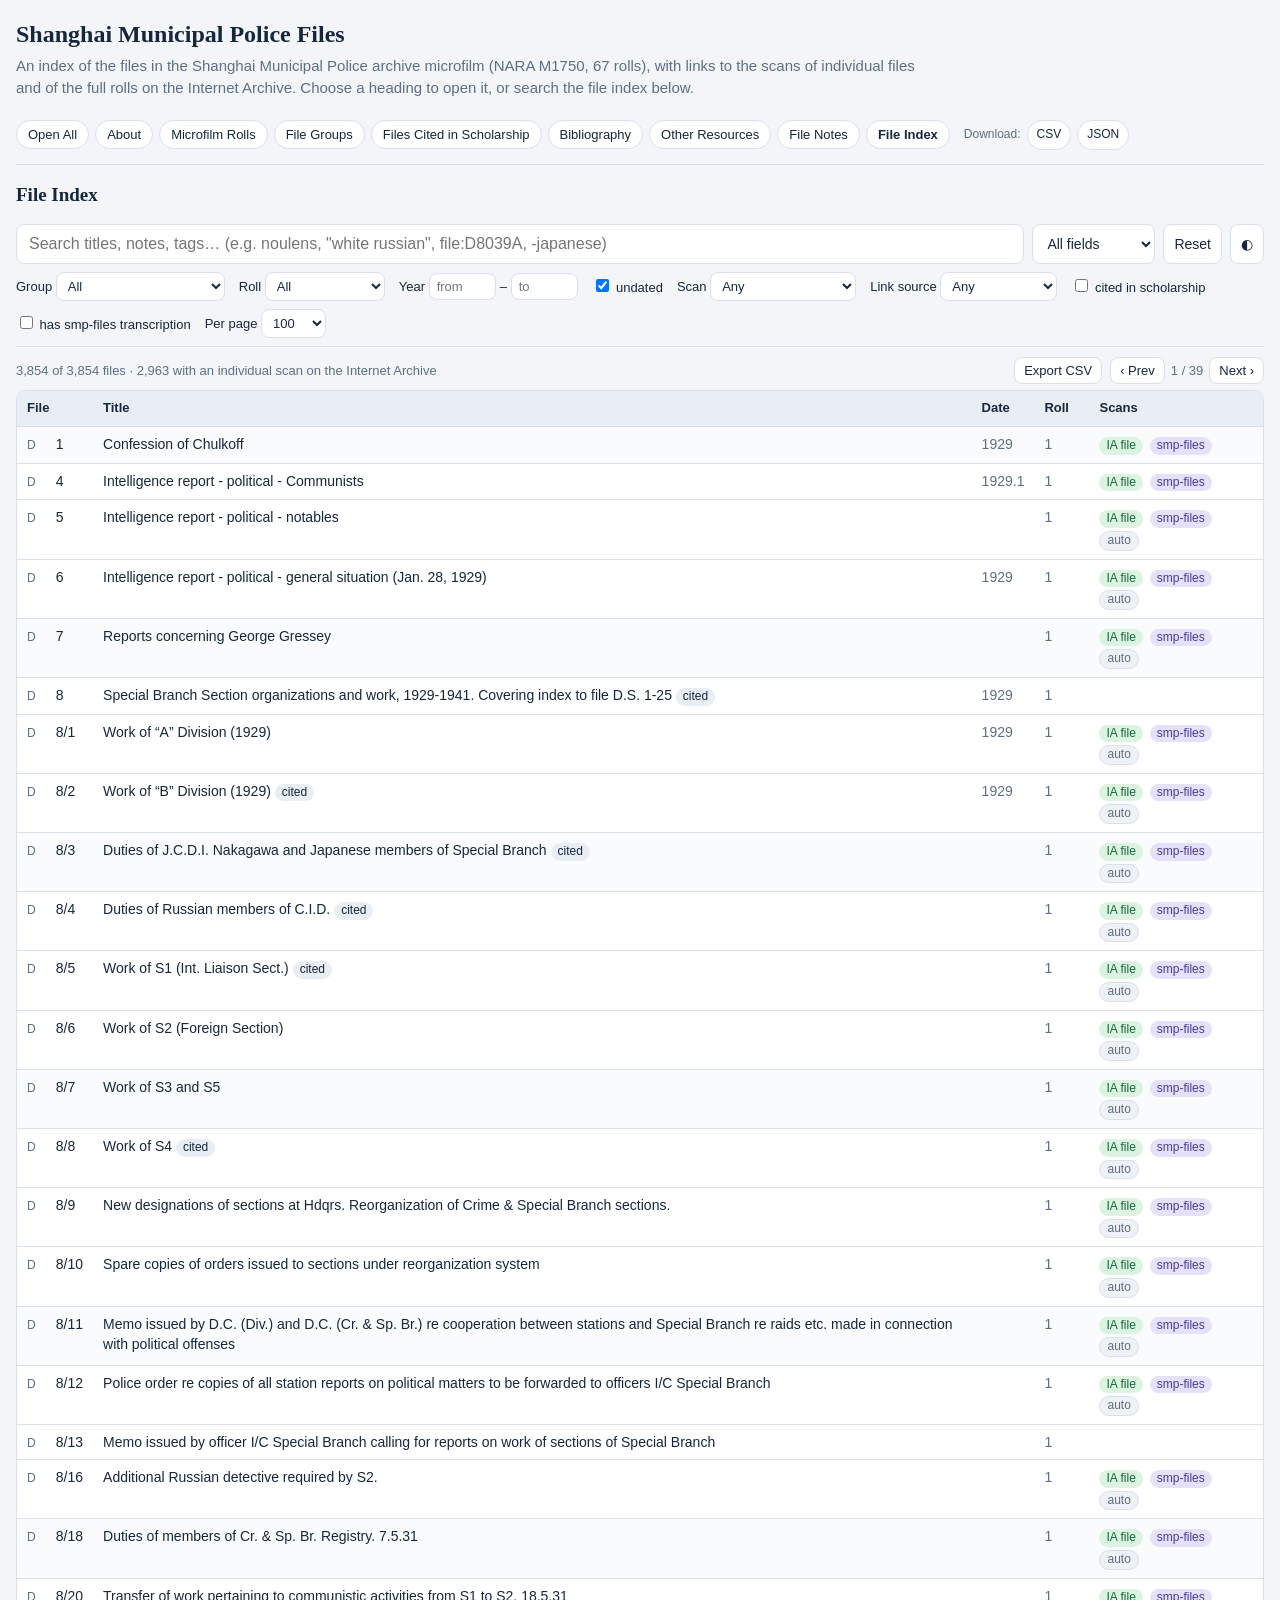
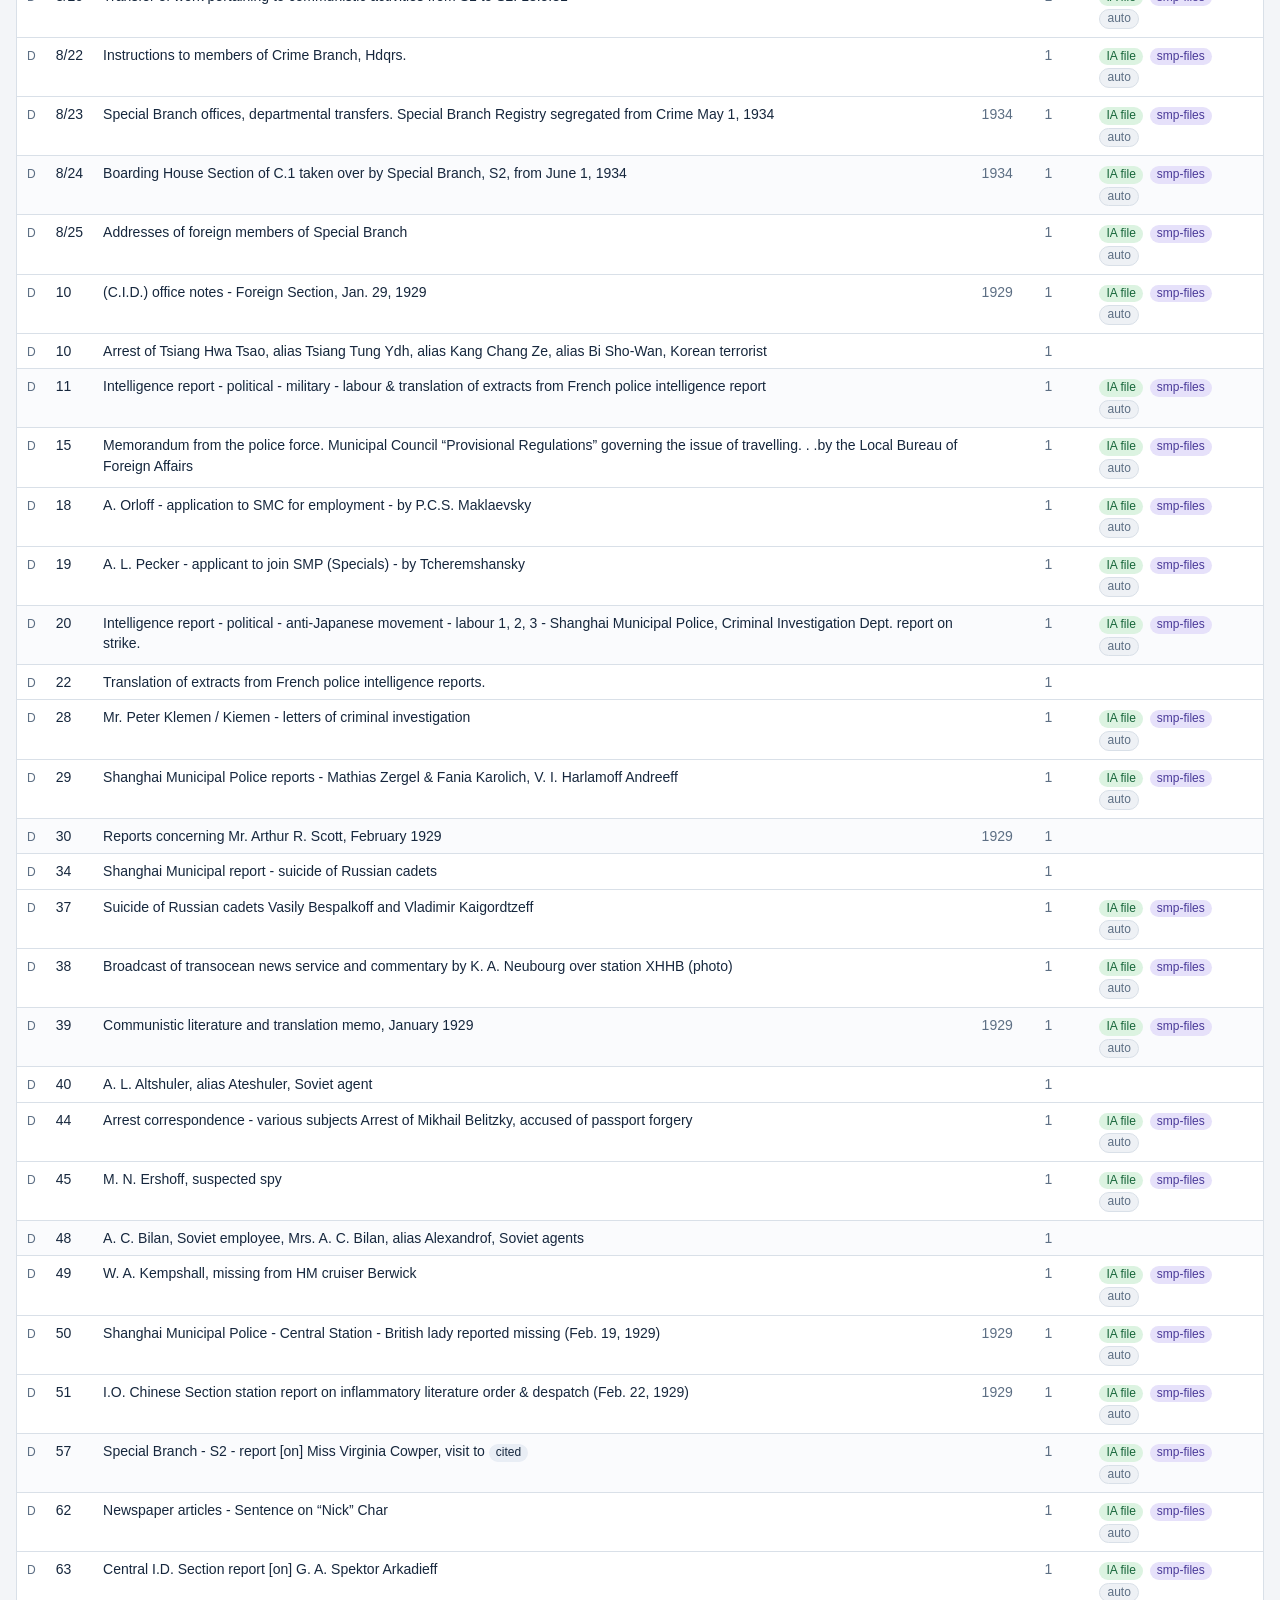
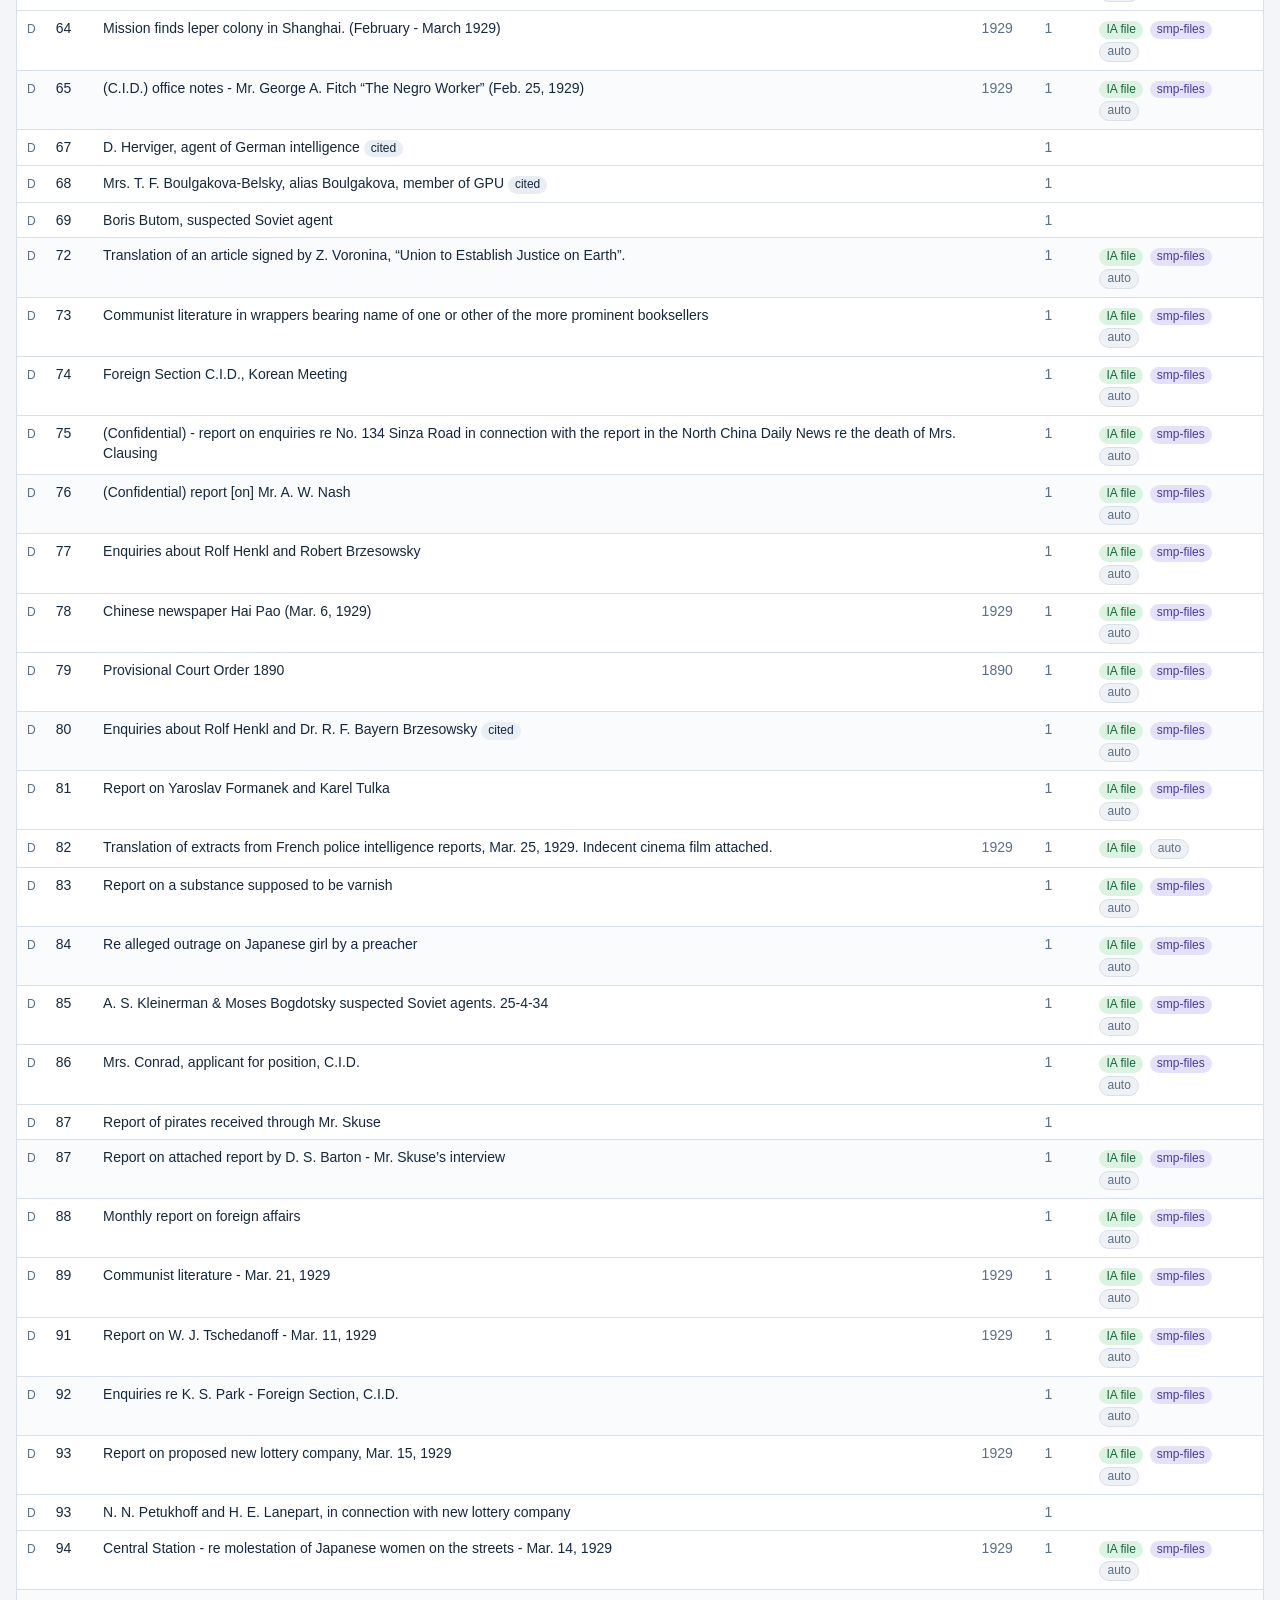
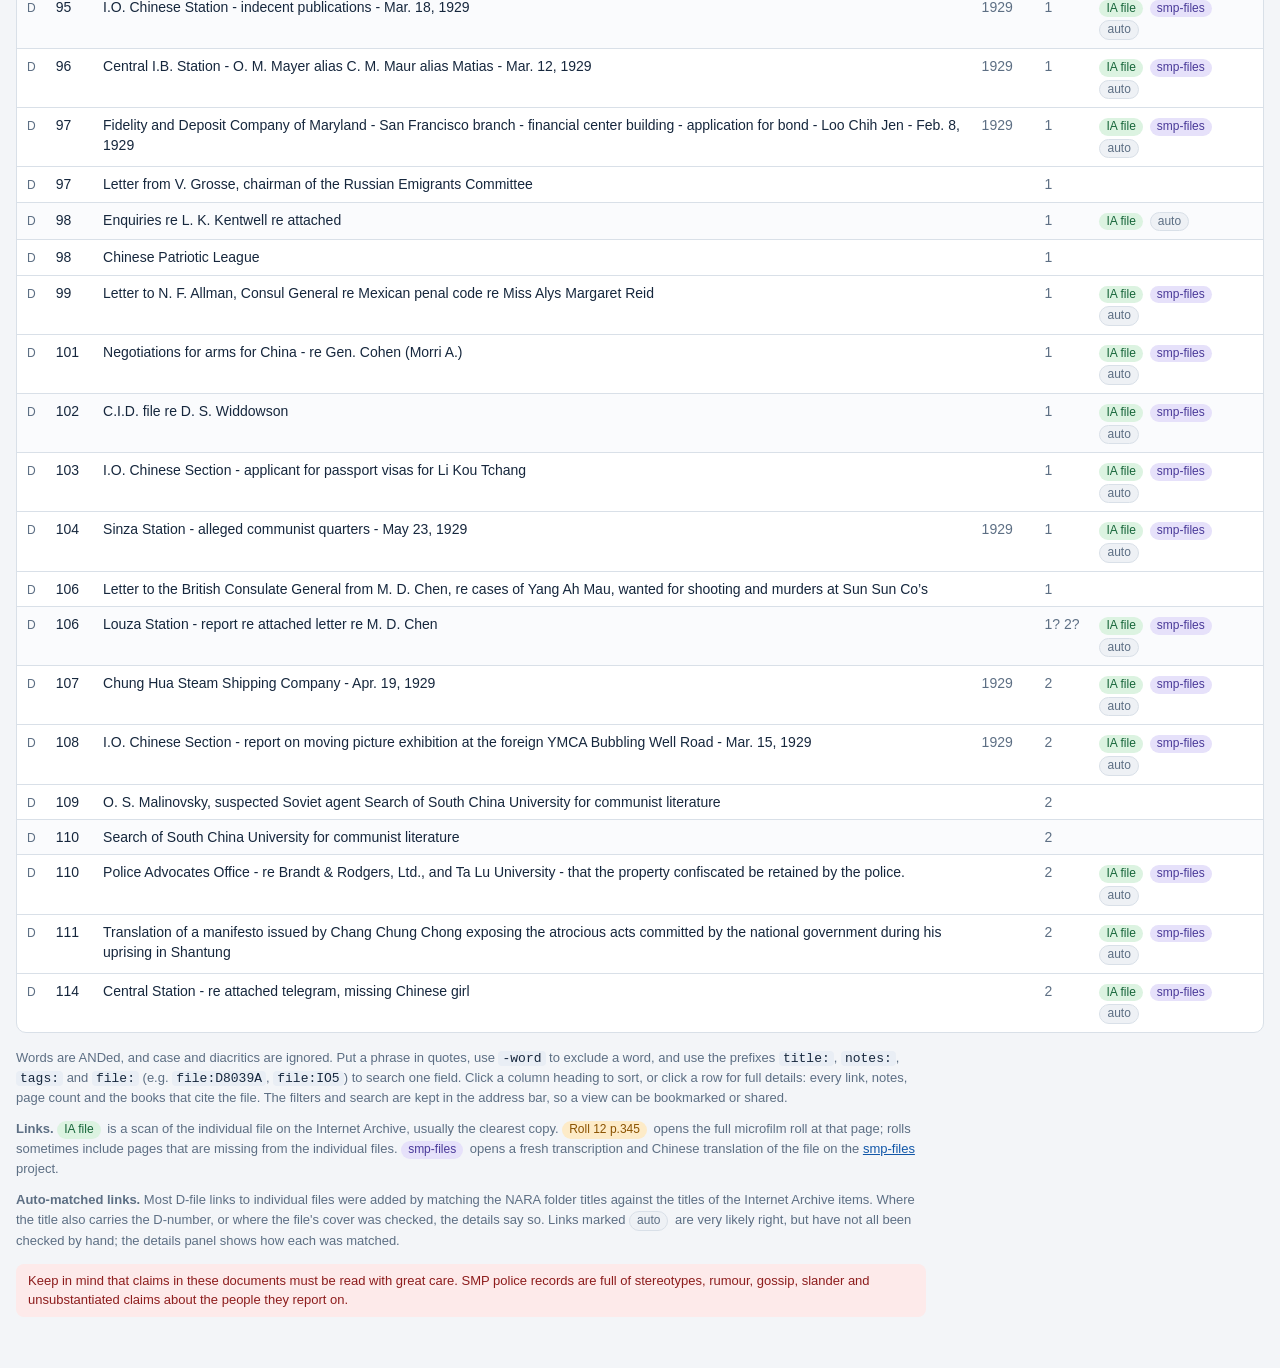
==== index.html @ 5f925bcd "Add SMPA file index site built from the old wiki Static, searchable and filterable index of the Shan" ====
<!doctype html>
<html lang="en">
<head>
<meta charset="utf-8">
<meta name="viewport" content="width=device-width,initial-scale=1">
<title>Shanghai Municipal Police Files</title>
<meta name="description" content="A searchable, filterable index of the Shanghai Municipal Police archive files (NARA M1750) with links to the scans on the Internet Archive.">
<link rel="stylesheet" href="assets/style.css">
<script>try{var t=localStorage.getItem("smpa-theme");if(t)document.documentElement.dataset.theme=t}catch(e){}</script>
</head>
<body>
<div class="wrap">
<header class="site">
  <h1 id="home" tabindex="0" title="Back to the opening view">Shanghai Municipal Police Files</h1>
  <p class="lede">An index of the files in the Shanghai Municipal Police archive microfilm (NARA M1750, 67 rolls), with links to the scans of individual files and of the full rolls on the Internet Archive. Choose a heading to open it, or search the file index below.</p>
</header>

<nav class="jumps" aria-label="Sections">
  <button type="button" class="jump openall" data-target="all" aria-expanded="false">Open All</button>
  <button type="button" class="jump" data-target="s-about" aria-expanded="false">About</button>
  <button type="button" class="jump" data-target="s-rolls" aria-expanded="false">Microfilm Rolls</button>
  <button type="button" class="jump" data-target="s-groups" aria-expanded="false">File Groups</button>
  <button type="button" class="jump" data-target="s-cited" aria-expanded="false">Files Cited in Scholarship</button>
  <button type="button" class="jump" data-target="s-bib" aria-expanded="false">Bibliography</button>
  <button type="button" class="jump" data-target="s-resources" aria-expanded="false">Other Resources</button>
  <button type="button" class="jump" data-target="s-filenotes" aria-expanded="false">File Notes</button>
  <button type="button" class="jump search" data-target="search">File Index</button>
  <span class="dl-label">Download:</span>
  <a class="jump dl" href="downloads/smpa-files.csv" download title="Every file in the index, as CSV">CSV</a>
  <a class="jump dl" href="downloads/smpa-files.json" download title="Every file in the index, as JSON">JSON</a>
</nav>

<section class="md" id="s-about" hidden><h2 tabindex="0" title="Hide this section">About</h2><div class="body" id="about"></div></section>
<section class="md" id="s-rolls" hidden><h2 tabindex="0" title="Hide this section">Microfilm Rolls</h2><div class="body" id="rolls"></div></section>
<section class="md" id="s-groups" hidden><h2 tabindex="0" title="Hide this section">File Groups</h2><div class="body" id="groups"></div></section>
<section class="md" id="s-cited" hidden><h2 tabindex="0" title="Hide this section">Files Cited in Scholarship</h2><div class="body" id="cited"></div></section>
<section class="md" id="s-bib" hidden><h2 tabindex="0" title="Hide this section">Bibliography</h2><div class="body" id="bib"></div></section>
<section class="md" id="s-resources" hidden><h2 tabindex="0" title="Hide this section">Other Resources</h2><div class="body" id="resources"></div></section>
<section class="md" id="s-filenotes" hidden><h2 tabindex="0" title="Hide this section">File Notes</h2><div class="body" id="filenotes"></div></section>

<section id="search">
  <h2>File Index</h2>
  <div class="controls">
    <div class="row1">
      <input id="q" type="search" placeholder='Search titles, notes, tags… (e.g. noulens, "white russian", file:D8039A, -japanese)' autocomplete="off" aria-label="Search">
      <select id="field" title="Where to search" aria-label="Search field">
        <option value="all">All fields</option><option value="title">Title</option><option value="notes">Notes &amp; tags</option><option value="file">File number</option>
      </select>
      <button id="reset" type="button" title="Clear all filters">Reset</button>
      <button id="theme" type="button" title="Toggle light / dark" aria-label="Toggle light or dark theme">◐</button>
    </div>
    <div class="row2">
      <label>Group <select id="grp"><option value="">All</option></select></label>
      <label>Roll <select id="roll"><option value="">All</option></select></label>
      <label>Year <input id="y1" type="number" min="1890" max="1950" placeholder="from"> – <input id="y2" type="number" min="1890" max="1950" placeholder="to"></label>
      <label><input id="undated" type="checkbox" checked> undated</label>
      <label>Scan <select id="link">
        <option value="">Any</option><option value="file">Individual file on IA</option><option value="roll">Roll page only</option><option value="any">Any scan link</option><option value="none">No link yet</option>
      </select></label>
      <label>Link source <select id="src">
        <option value="">Any</option><option value="wiki">Wiki</option><option value="auto">Auto-matched</option>
      </select></label>
      <label><input id="cited" type="checkbox"> cited in scholarship</label>
      <label><input id="smp" type="checkbox"> has smp-files transcription</label>
      <label>Per page <select id="pp"><option>50</option><option selected>100</option><option>250</option><option>1000</option><option value="all">All</option></select></label>
    </div>
  </div>
  <div class="status">
    <div id="count">Loading…</div>
    <div class="right">
      <button id="csv" type="button" title="Download the current result list as CSV">Export CSV</button>
      <div class="pager"><button id="prev" type="button">‹ Prev</button><span id="pageinfo"></span><button id="next" type="button">Next ›</button></div>
    </div>
  </div>
  <div class="tablewrap">
    <table>
      <thead><tr>
        <th data-k="file">File<span class="arrow"></span></th>
        <th data-k="title">Title<span class="arrow"></span></th>
        <th data-k="year" class="c-year">Date<span class="arrow"></span></th>
        <th data-k="roll" class="c-roll">Roll<span class="arrow"></span></th>
        <th data-k="links">Scans<span class="arrow"></span></th>
      </tr></thead>
      <tbody id="rows"></tbody>
    </table>
    <div class="empty" id="empty" hidden>No files match.</div>
  </div>
  <footer class="help">
    <p>Words are ANDed, and case and diacritics are ignored. Put a phrase in quotes, use <code>-word</code> to exclude a word, and use the prefixes <code>title:</code>, <code>notes:</code>, <code>tags:</code> and <code>file:</code> (e.g. <code>file:D8039A</code>, <code>file:IO5</code>) to search one field. Click a column heading to sort, or click a row for full details: every link, notes, page count and the books that cite the file. The filters and search are kept in the address bar, so a view can be bookmarked or shared.</p>
    <p><b>Links.</b> <span class="pill file">IA file</span> is a scan of the individual file on the Internet Archive, usually the clearest copy. <span class="pill roll">Roll 12 p.345</span> opens the full microfilm roll at that page; rolls sometimes include pages that are missing from the individual files. <span class="pill smp">smp-files</span> opens a fresh transcription and Chinese translation of the file on the <a href="https://ray-bot-ai.github.io/smp-files/" target="_blank" rel="noopener">smp-files</a> project.</p>
    <p><b>Auto-matched links.</b> Most D-file links to individual files were added by matching the NARA folder titles against the titles of the Internet Archive items. Where the title also carries the D-number, or where the file's cover was checked, the details say so. Links marked <span class="pill auto">auto</span> are very likely right, but have not all been checked by hand; the details panel shows how each was matched.</p>
    <p class="warnnote">Keep in mind that claims in these documents must be read with great care. SMP police records are full of stereotypes, rumour, gossip, slander and unsubstantiated claims about the people they report on.</p>
  </footer>
</section>
</div>
<script src="data/data.js"></script>
<script src="assets/app.js"></script>
</body>
</html>
---- assets/style.css ----
:root{
 --bg:#f3f5f8;--panel:#fff;--ink:#16273d;--muted:#5d6f84;--line:#d9e0e8;--accent:#12539e;--accent-ink:#fff;
 --hit:#cfe3ff;--chip:#e9eef5;--link:#1257a8;--row:#fafbfd;
 --file-bg:#dcf3e1;--file-ink:#17663a;--roll-bg:#fdebc8;--roll-ink:#8a5200;--smp-bg:#e6e1fa;--smp-ink:#4a3a99;
 --auto-bg:#eef1f5;--auto-ink:#5d6f84;--warn-bg:#fdeaea;--warn-ink:#8d1d1d;
}
@media (prefers-color-scheme: dark){:root:not([data-theme="light"]){
 --bg:#0f1621;--panel:#16202c;--ink:#e6edf5;--muted:#9ab0c6;--line:#2a3746;--accent:#5aa2ff;--accent-ink:#0f1621;
 --hit:#204a7a;--chip:#1e2a38;--link:#8cc2ff;--row:#131c27;
 --file-bg:#143d25;--file-ink:#8fdcaa;--roll-bg:#4a3205;--roll-ink:#f3c56b;--smp-bg:#2c2550;--smp-ink:#c4b8ff;
 --auto-bg:#1e2a38;--auto-ink:#9ab0c6;--warn-bg:#3b1a1a;--warn-ink:#f3b0b0;}}
:root[data-theme="dark"]{
 --bg:#0f1621;--panel:#16202c;--ink:#e6edf5;--muted:#9ab0c6;--line:#2a3746;--accent:#5aa2ff;--accent-ink:#0f1621;
 --hit:#204a7a;--chip:#1e2a38;--link:#8cc2ff;--row:#131c27;
 --file-bg:#143d25;--file-ink:#8fdcaa;--roll-bg:#4a3205;--roll-ink:#f3c56b;--smp-bg:#2c2550;--smp-ink:#c4b8ff;
 --auto-bg:#1e2a38;--auto-ink:#9ab0c6;--warn-bg:#3b1a1a;--warn-ink:#f3b0b0;}
*{box-sizing:border-box}
html,body{margin:0;background:var(--bg);color:var(--ink);font:15px/1.45 -apple-system,BlinkMacSystemFont,"Segoe UI",Roboto,"Helvetica Neue",Arial,sans-serif}
a{color:var(--link)}
.wrap{max-width:1280px;margin:0 auto;padding:0 16px 40px}
header.site{padding:20px 0 4px}
h1{font:600 24px/1.2 Georgia,"Times New Roman",serif;margin:0 0 6px;cursor:pointer;display:inline-block}
h1:hover{color:var(--link)}
.lede{color:var(--muted);margin:0 0 10px;max-width:60em}
h2{font:600 19px/1.25 Georgia,"Times New Roman",serif;margin:0 0 10px}
h3{font:600 15px/1.3 -apple-system,BlinkMacSystemFont,"Segoe UI",sans-serif;margin:18px 0 6px}
:focus-visible{outline:2px solid var(--link);outline-offset:2px;border-radius:4px}

/* section buttons */
.jumps{display:flex;flex-wrap:wrap;gap:6px;align-items:center;padding:8px 0 14px;border-bottom:1px solid var(--line);margin-bottom:14px}
.jump{padding:6px 11px;border:1px solid var(--line);border-radius:999px;background:var(--panel);color:var(--ink);font-size:13px;cursor:pointer;text-decoration:none}
.jump:hover{border-color:var(--accent)}
.jump[aria-expanded="true"]{background:var(--accent);color:var(--accent-ink);border-color:var(--accent)}
.jump.search{font-weight:600}
.jump.dl{font-size:12px;padding:5px 9px}
.dl-label{color:var(--muted);font-size:12px;margin-left:8px}

section.md{background:var(--panel);border:1px solid var(--line);border-radius:10px;padding:16px 18px;margin:0 0 14px}
section.md h2{cursor:pointer}
section.md h2::after{content:" ▴";color:var(--muted);font-size:13px}
section.md .body{max-width:70em}
section.md ul{padding-left:1.3em}
section.md li{margin:3px 0}
section.md p{margin:6px 0 10px}
.cols{display:grid;grid-template-columns:repeat(auto-fill,minmax(250px,1fr));gap:4px 18px;padding:0;list-style:none}
.minitable{border-collapse:collapse;width:100%;font-size:14px}
.minitable th,.minitable td{border-bottom:1px solid var(--line);padding:5px 8px;text-align:left;vertical-align:top}
.minitable th{color:var(--muted);font-weight:600;font-size:13px}
.minitable td.num{text-align:right;font-variant-numeric:tabular-nums}
.linkish{background:none;border:0;padding:0;color:var(--link);cursor:pointer;font:inherit;text-decoration:underline}
.muted{color:var(--muted)}
.bib li{text-indent:-1.3em;padding-left:1.3em;list-style:none}

/* index controls */
#search{padding-top:4px}
.controls{position:sticky;top:0;z-index:5;background:var(--bg);padding:8px 0;border-bottom:1px solid var(--line)}
.row1{display:flex;gap:8px;flex-wrap:wrap}
#q{flex:1 1 320px;min-width:0;padding:10px 12px;border:1px solid var(--line);border-radius:8px;background:var(--panel);color:var(--ink);font-size:16px}
select,input[type=number],button{padding:8px 10px;border:1px solid var(--line);border-radius:8px;background:var(--panel);color:var(--ink);font-size:14px}
button{cursor:pointer}
.row2{display:flex;gap:8px 14px;flex-wrap:wrap;align-items:center;margin-top:8px;font-size:13px}
.row2 select,.row2 input{font-size:13px;padding:5px 7px}
.row2 input[type=number]{width:5.2em}
.row2 #grp{max-width:13em}
.status{display:flex;justify-content:space-between;align-items:center;flex-wrap:wrap;gap:8px;margin:10px 0 6px;font-size:13px;color:var(--muted)}
.status .right{display:flex;gap:8px;align-items:center;flex-wrap:wrap}
.status button{font-size:13px;padding:5px 9px}
.pager{display:flex;gap:6px;align-items:center}

/* results table */
.tablewrap{background:var(--panel);border:1px solid var(--line);border-radius:10px;overflow:hidden}
table{border-collapse:collapse;width:100%;font-size:14px}
thead th{position:sticky;top:0;background:var(--chip);text-align:left;font-size:13px;font-weight:600;padding:8px 10px;cursor:pointer;user-select:none;white-space:nowrap}
thead th .arrow{color:var(--muted);margin-left:4px}
tbody tr.r{border-top:1px solid var(--line);cursor:pointer}
tbody tr.r:nth-child(4n+1){background:var(--row)}
tbody tr.r:hover{background:var(--hit)}
tbody td{padding:7px 10px;vertical-align:top}
td.c-file{white-space:nowrap;font-variant-numeric:tabular-nums}
td.c-file .g{display:inline-block;min-width:2.4em;color:var(--muted);font-size:12px}
td.c-year,td.c-roll{white-space:nowrap;color:var(--muted)}
td.c-links{white-space:normal;min-width:9em}
mark{background:var(--hit);color:inherit;border-radius:2px;padding:0 1px}
.pill{display:inline-block;font-size:12px;line-height:1.3;padding:1px 7px;border-radius:999px;margin:1px 3px 1px 0;text-decoration:none;white-space:nowrap}
.pill.file{background:var(--file-bg);color:var(--file-ink)}
.pill.roll{background:var(--roll-bg);color:var(--roll-ink)}
.pill.smp{background:var(--smp-bg);color:var(--smp-ink)}
.pill.other{background:var(--chip);color:var(--ink)}
.pill.auto{background:var(--auto-bg);color:var(--auto-ink);border:1px solid var(--line)}
.pill.cite{background:var(--chip);color:var(--ink)}
tr.detail td{padding:4px 14px 14px;background:var(--panel)}
.detail dl{display:grid;grid-template-columns:max-content 1fr;gap:4px 14px;margin:6px 0 0;font-size:14px}
.detail dt{color:var(--muted)}
.detail dd{margin:0}
.empty{padding:24px;text-align:center;color:var(--muted)}
footer.help{font-size:13px;color:var(--muted);margin-top:16px;max-width:70em}
footer.help code{background:var(--chip);padding:0 4px;border-radius:4px;color:var(--ink)}
.warnnote{background:var(--warn-bg);color:var(--warn-ink);padding:8px 12px;border-radius:8px}
html,body{overflow-x:hidden}
.tablewrap{overflow-x:auto}
select{max-width:100%}
@media (max-width:700px){
 h1{font-size:20px}
 .minitable{display:block;overflow-x:auto}
 section.md{padding:12px}
 .c-roll,.c-year{display:none}
 td.c-links{min-width:0;width:6.5em}
 td.c-links .pill{white-space:normal}
 .row1 #field{flex:1 1 auto}
 .row2 label{flex:1 1 auto}
 .row2 #grp,.row2 #roll,.row2 #link,.row2 #src{max-width:11em}
 tbody td{padding:7px 6px}
 .detail dl{grid-template-columns:1fr}
 .detail dt{margin-top:6px}
}
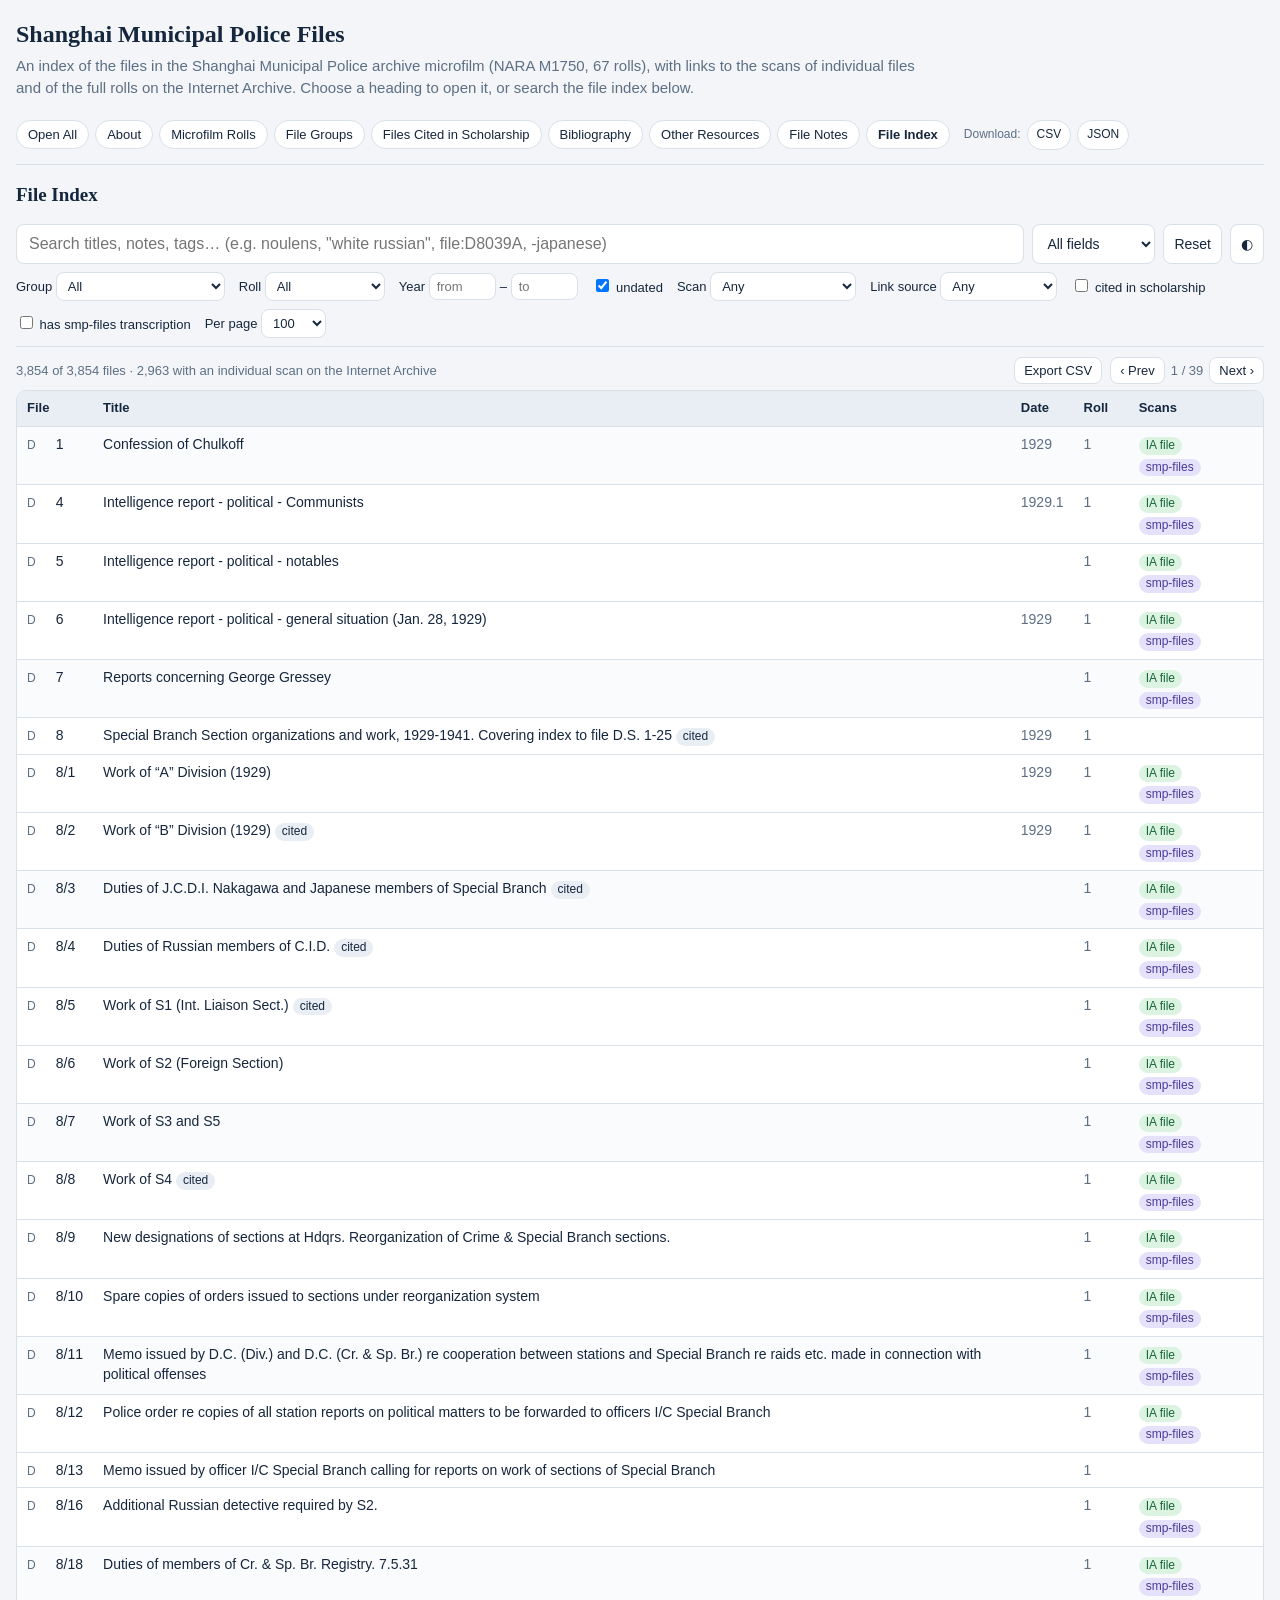
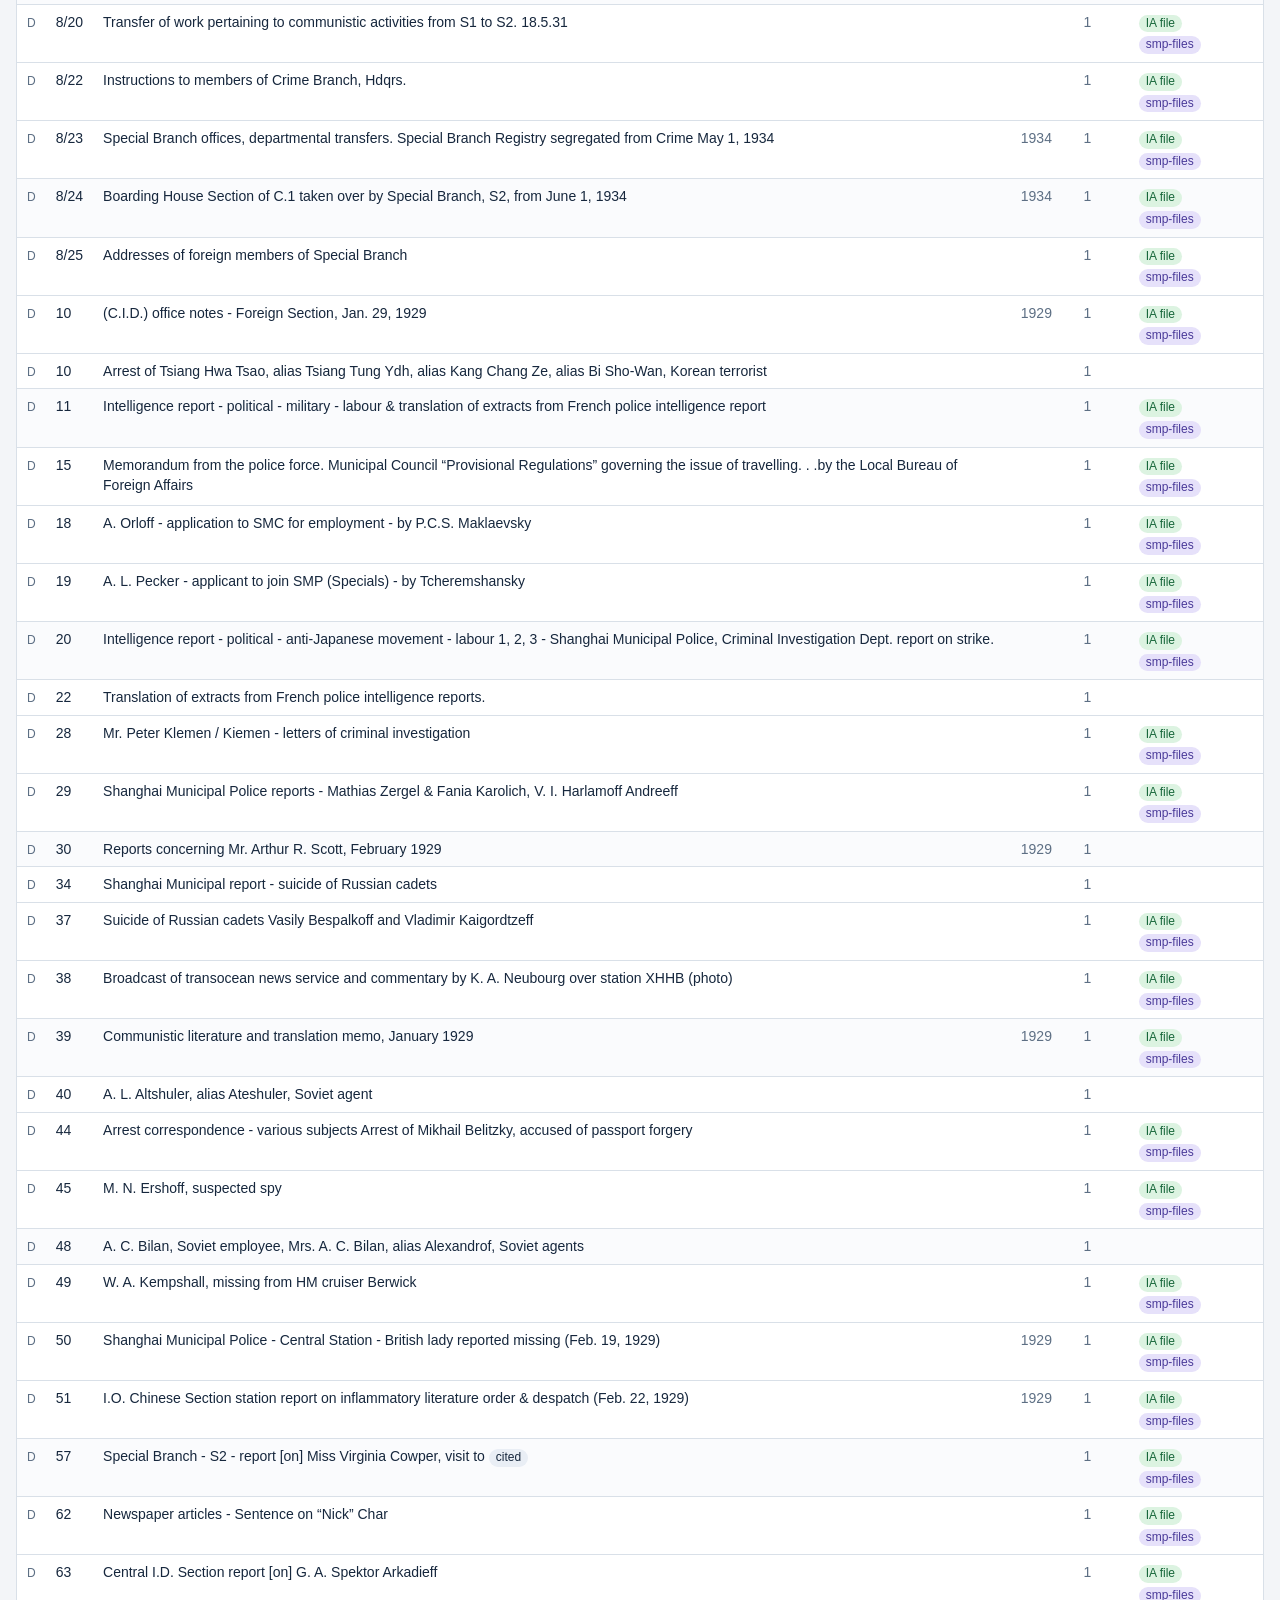
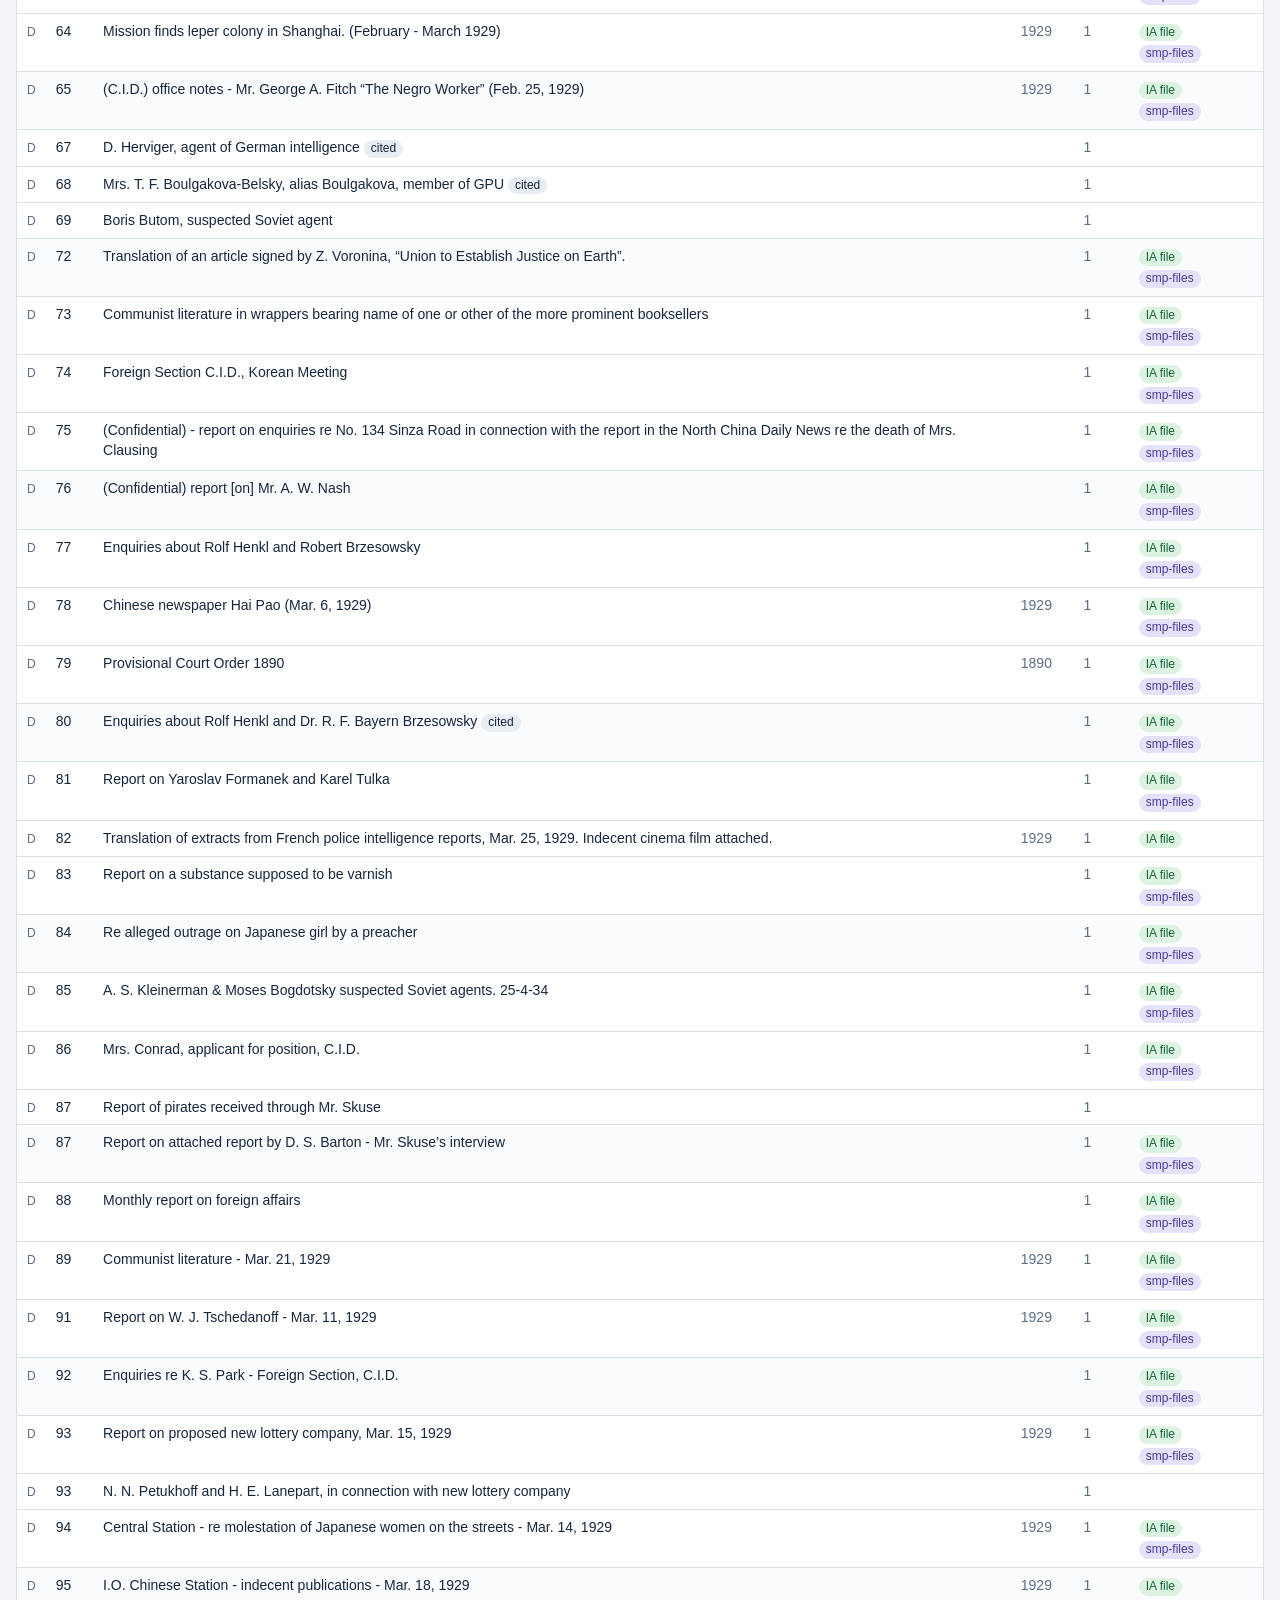
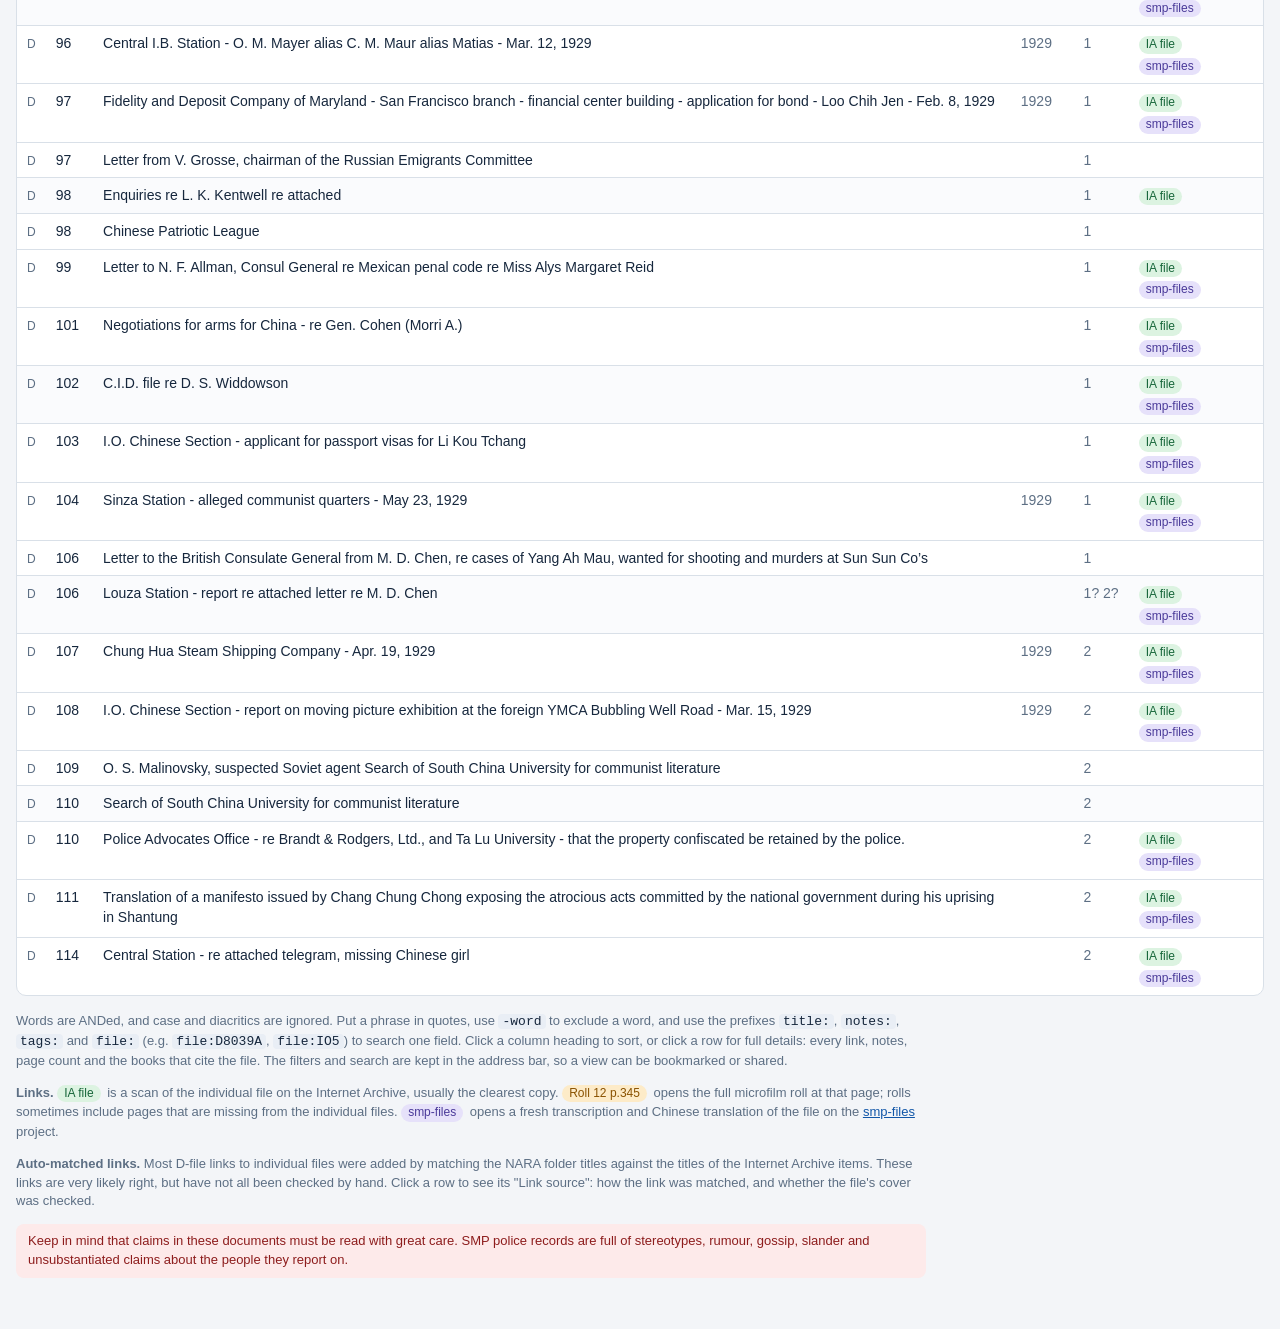
==== commit dd485c1f: "Drop the "auto" pill from the scan links; keep it in Link source Co-Authored-By: Claude Opus 5.5 <no" ====
--- a/index.html
+++ b/index.html
@@ -88,11 +88,12 @@
   <footer class="help">
     <p>Words are ANDed, and case and diacritics are ignored. Put a phrase in quotes, use <code>-word</code> to exclude a word, and use the prefixes <code>title:</code>, <code>notes:</code>, <code>tags:</code> and <code>file:</code> (e.g. <code>file:D8039A</code>, <code>file:IO5</code>) to search one field. Click a column heading to sort, or click a row for full details: every link, notes, page count and the books that cite the file. The filters and search are kept in the address bar, so a view can be bookmarked or shared.</p>
     <p><b>Links.</b> <span class="pill file">IA file</span> is a scan of the individual file on the Internet Archive, usually the clearest copy. <span class="pill roll">Roll 12 p.345</span> opens the full microfilm roll at that page; rolls sometimes include pages that are missing from the individual files. <span class="pill smp">smp-files</span> opens a fresh transcription and Chinese translation of the file on the <a href="https://ray-bot-ai.github.io/smp-files/" target="_blank" rel="noopener">smp-files</a> project.</p>
-    <p><b>Auto-matched links.</b> Most D-file links to individual files were added by matching the NARA folder titles against the titles of the Internet Archive items. Where the title also carries the D-number, or where the file's cover was checked, the details say so. Links marked <span class="pill auto">auto</span> are very likely right, but have not all been checked by hand; the details panel shows how each was matched.</p>
+    <p><b>Auto-matched links.</b> Most D-file links to individual files were added by matching the NARA folder titles against the titles of the Internet Archive items. These links are very likely right, but have not all been checked by hand. Click a row to see its "Link source": how the link was matched, and whether the file's cover was checked.</p>
     <p class="warnnote">Keep in mind that claims in these documents must be read with great care. SMP police records are full of stereotypes, rumour, gossip, slander and unsubstantiated claims about the people they report on.</p>
   </footer>
 </section>
 </div>
+<button id="totop" type="button" title="Back to top" aria-label="Back to top" hidden>↑</button>
 <script src="data/data.js"></script>
 <script src="assets/app.js"></script>
 </body>
--- a/assets/style.css
+++ b/assets/style.css
@@ -96,6 +96,9 @@
 footer.help{font-size:13px;color:var(--muted);margin-top:16px;max-width:70em}
 footer.help code{background:var(--chip);padding:0 4px;border-radius:4px;color:var(--ink)}
 .warnnote{background:var(--warn-bg);color:var(--warn-ink);padding:8px 12px;border-radius:8px}
+#totop{position:fixed;right:18px;bottom:18px;z-index:10;width:44px;height:44px;padding:0;border-radius:50%;
+ background:var(--accent);color:var(--accent-ink);border:0;font-size:22px;line-height:44px;box-shadow:0 2px 8px rgba(0,0,0,.25)}
+#totop:hover{filter:brightness(1.1)}
 html,body{overflow-x:hidden}
 .tablewrap{overflow-x:auto}
 select{max-width:100%}
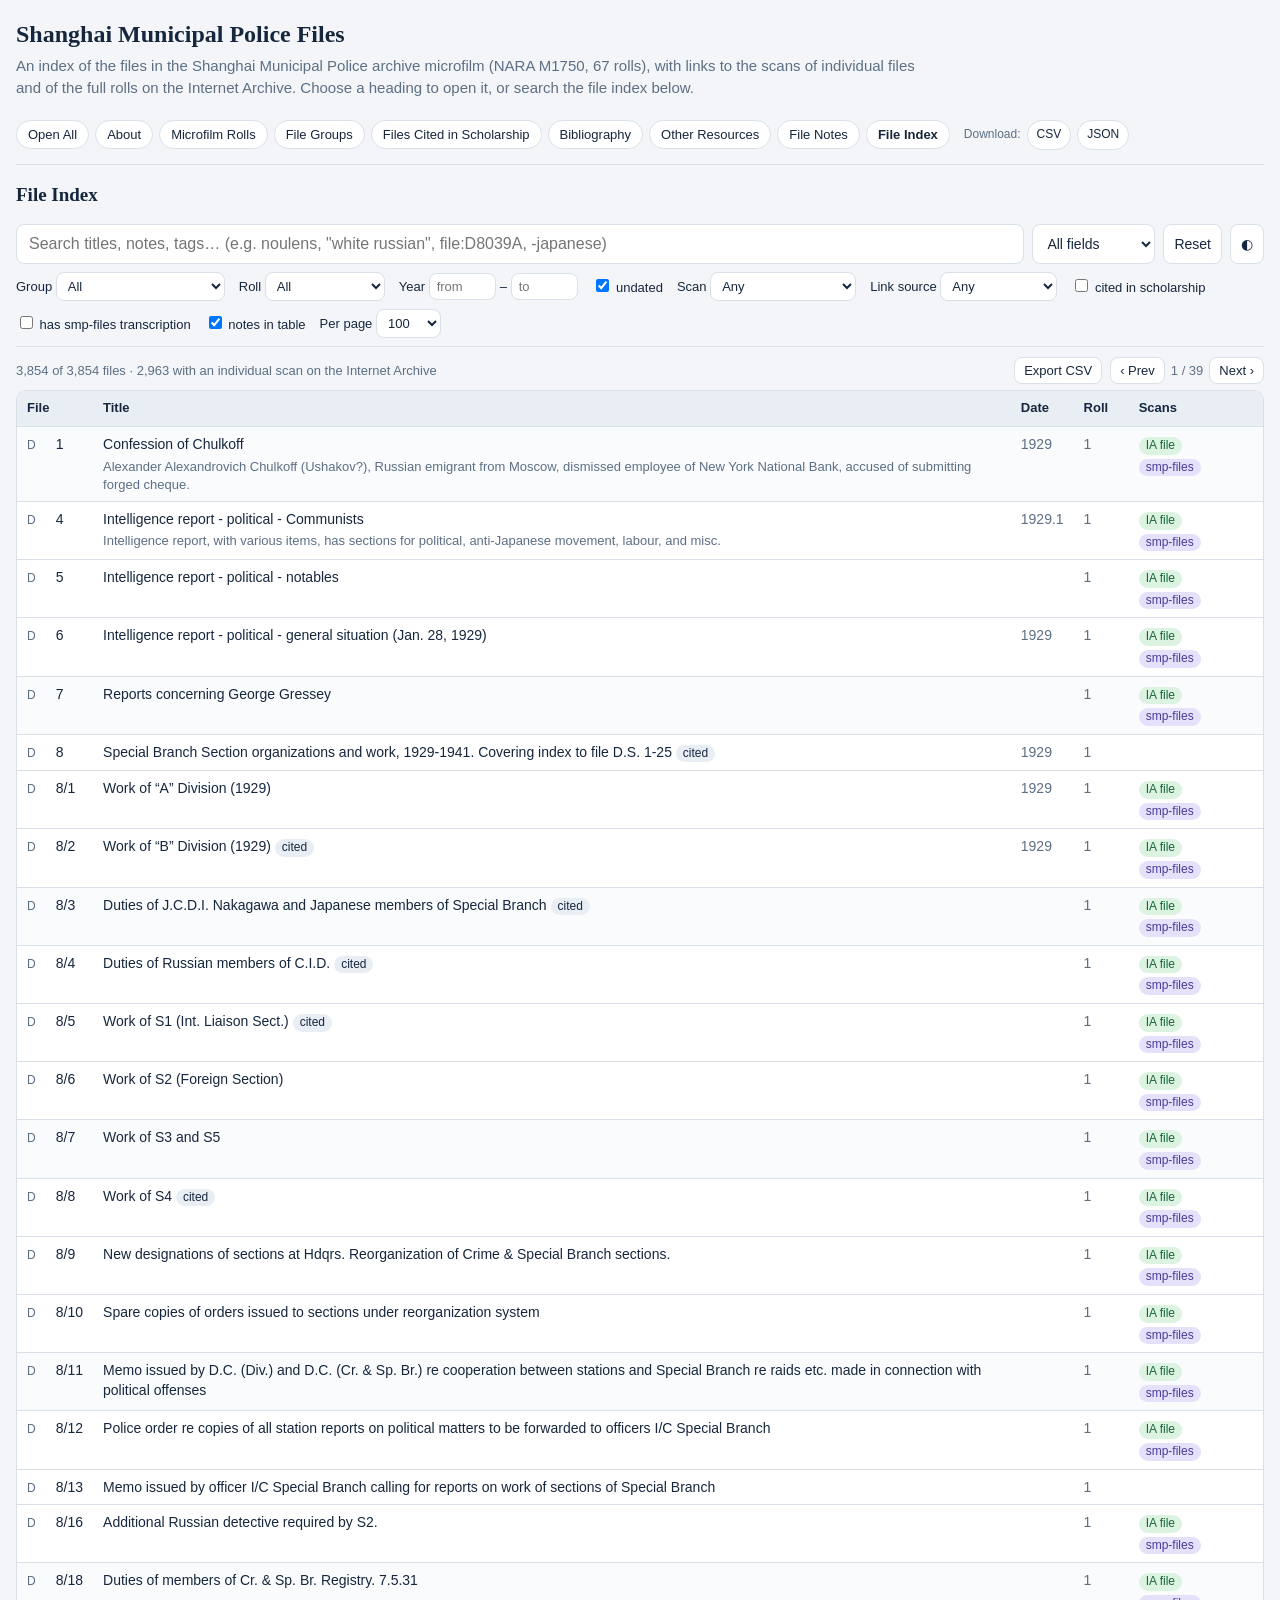
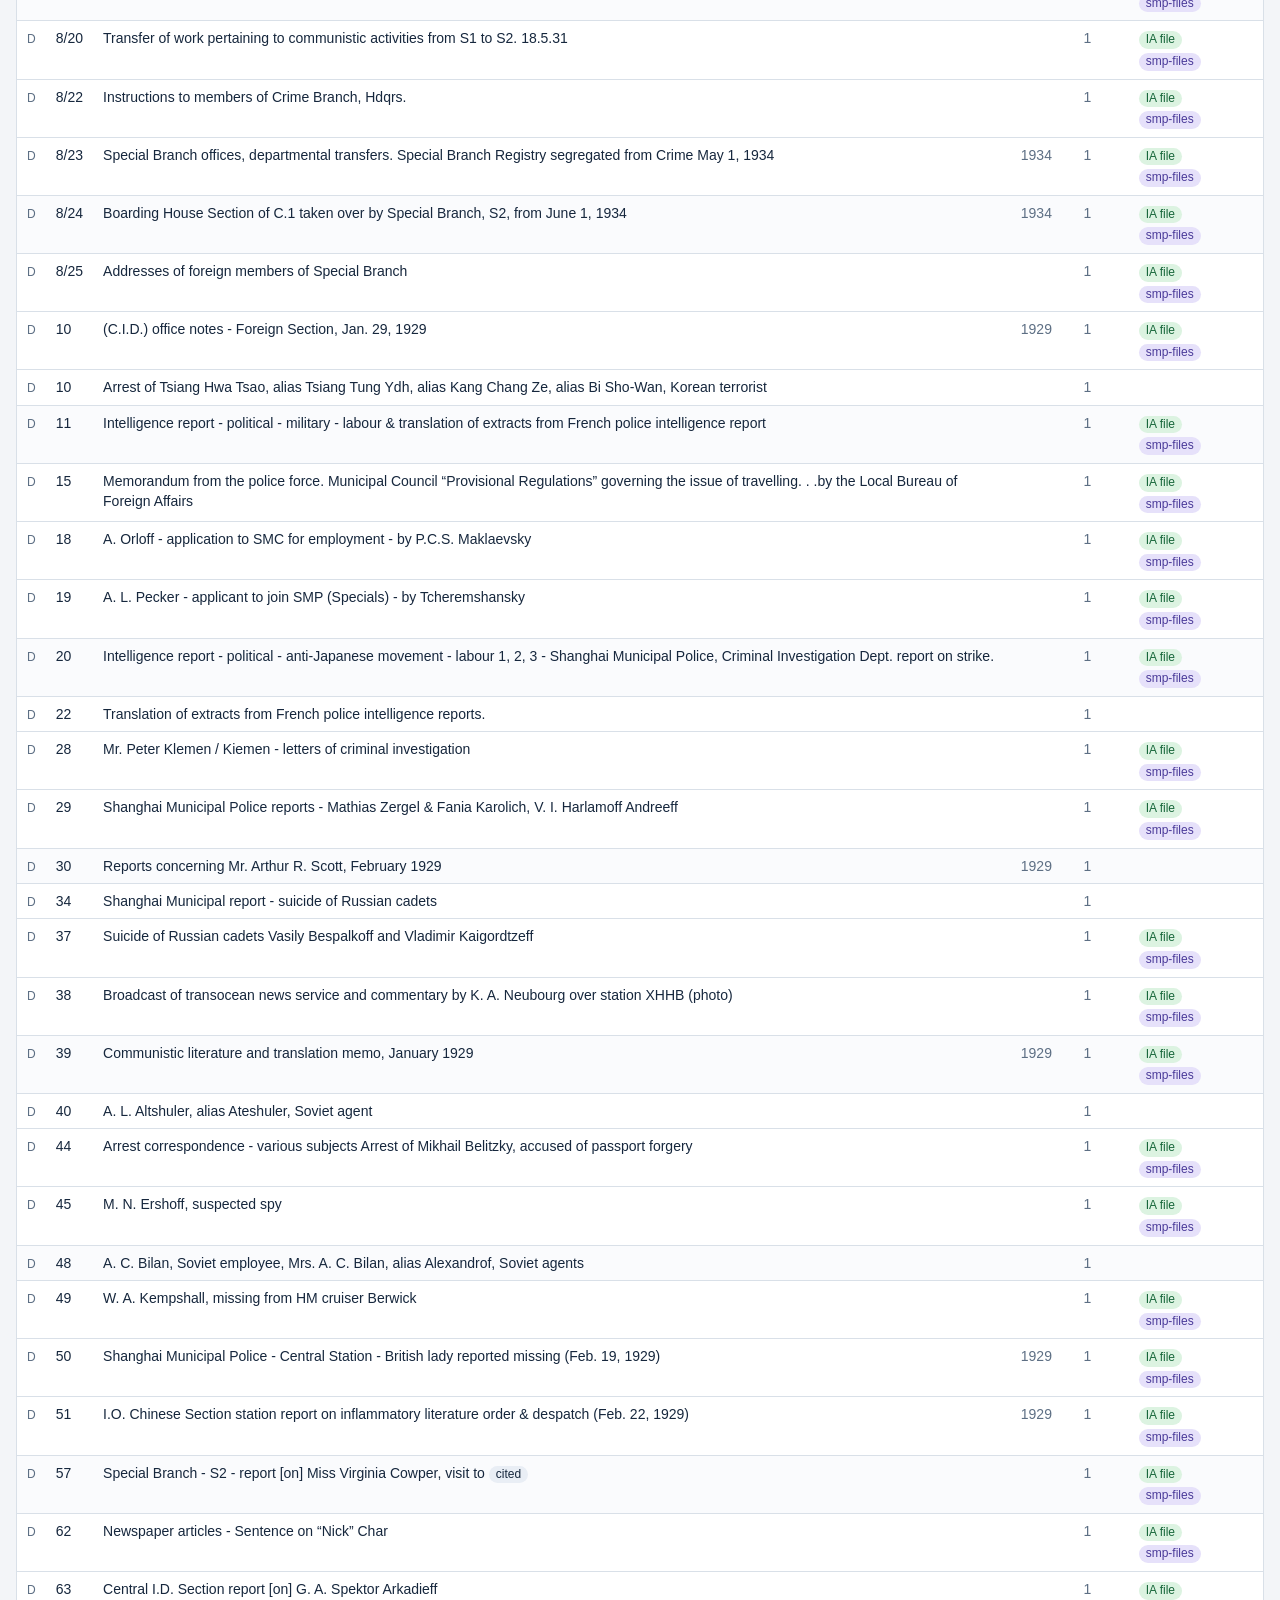
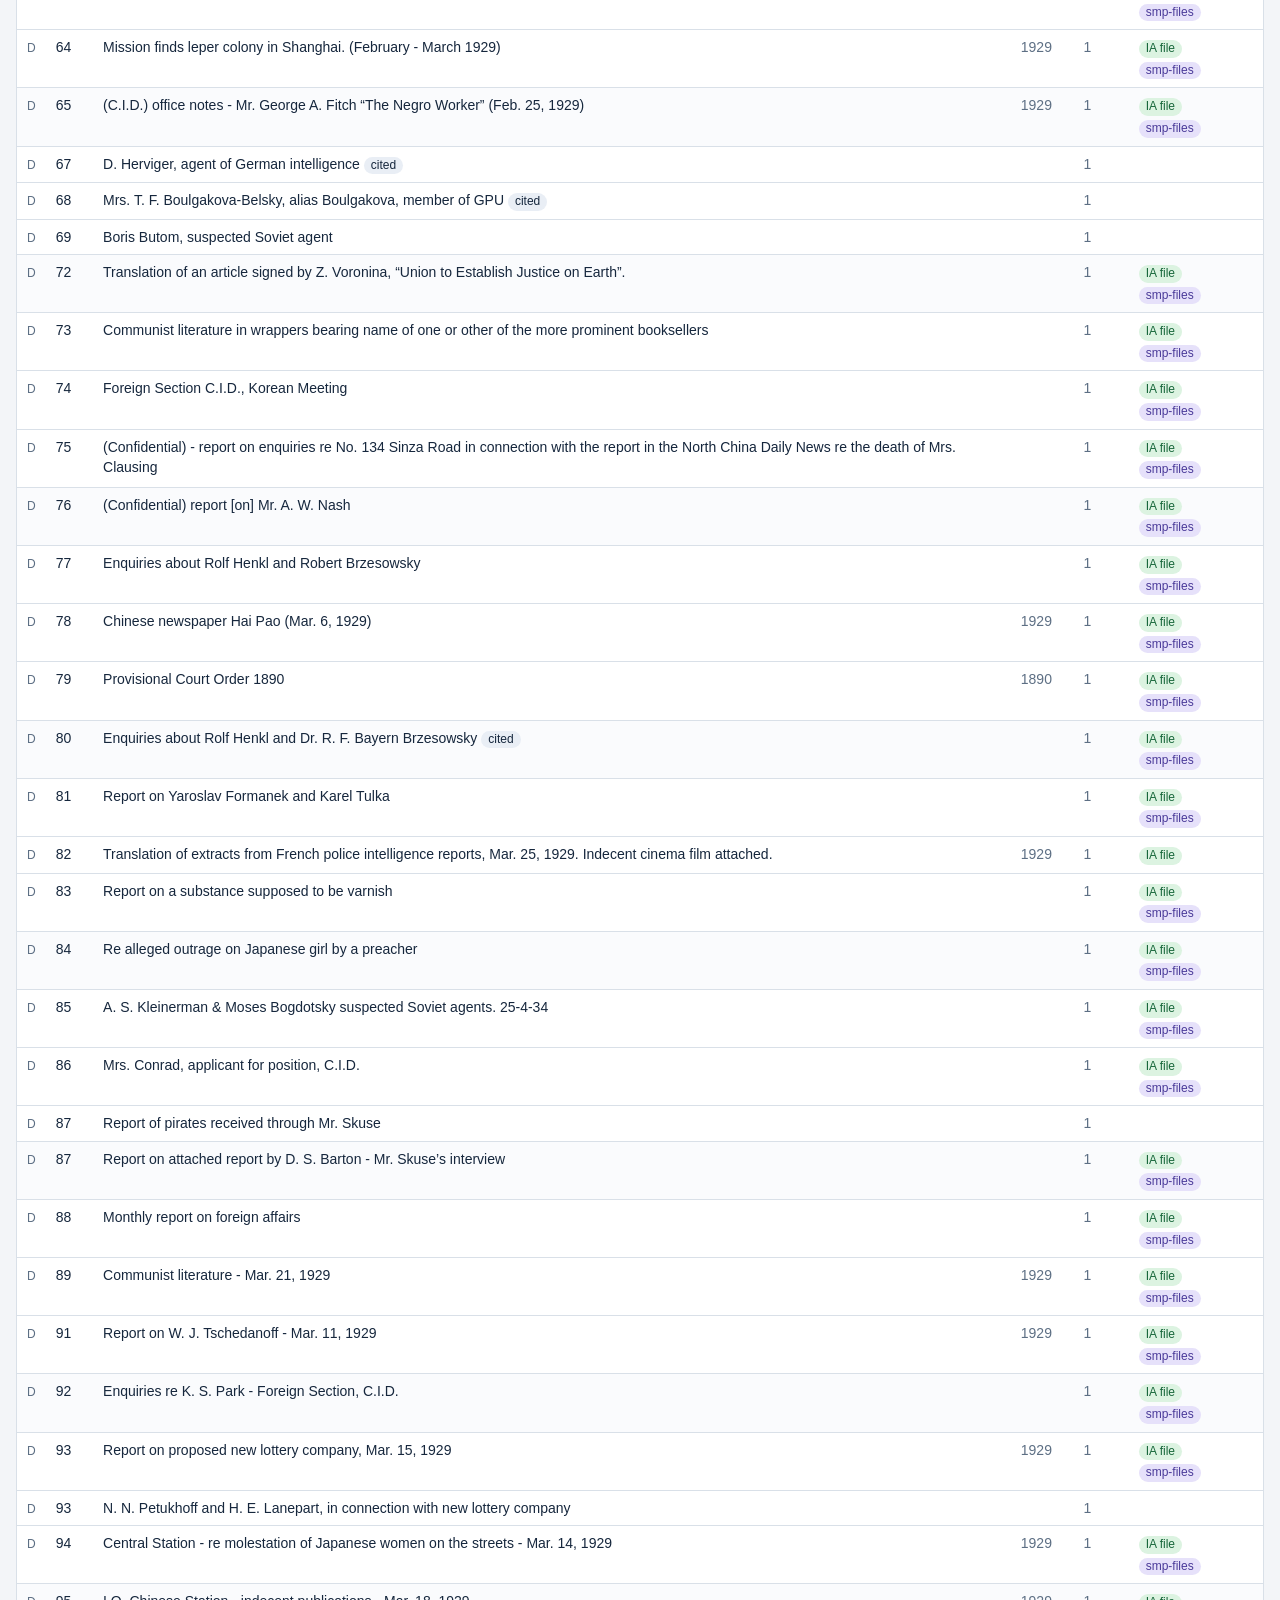
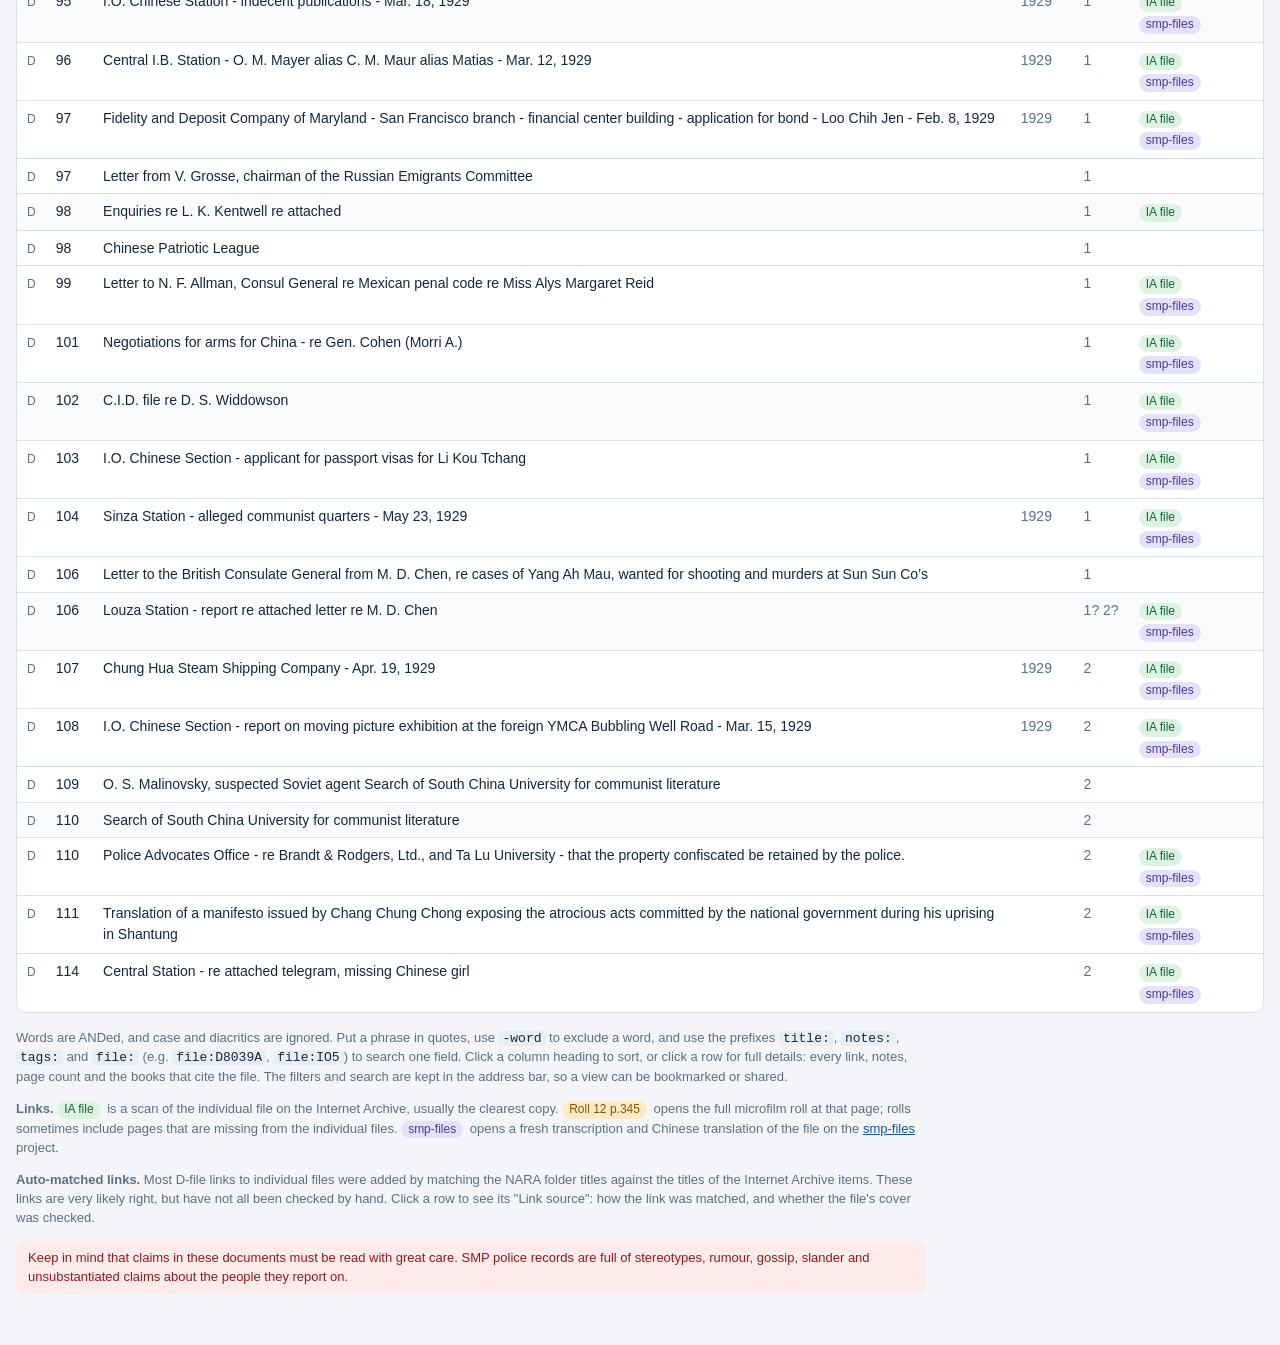
==== commit 761ac0a3: "Show file notes inline in the index, with a toggle to hide them Notes appear under each title by def" ====
--- a/index.html
+++ b/index.html
@@ -62,6 +62,7 @@
       </select></label>
       <label><input id="cited" type="checkbox"> cited in scholarship</label>
       <label><input id="smp" type="checkbox"> has smp-files transcription</label>
+      <label title="Show each file's notes under its title; untick to show them only in the row's details"><input id="inl" type="checkbox" checked> notes in table</label>
       <label>Per page <select id="pp"><option>50</option><option selected>100</option><option>250</option><option>1000</option><option value="all">All</option></select></label>
     </div>
   </div>
--- a/assets/style.css
+++ b/assets/style.css
@@ -78,6 +78,7 @@
 tbody td{padding:7px 10px;vertical-align:top}
 td.c-file{white-space:nowrap;font-variant-numeric:tabular-nums}
 td.c-file .g{display:inline-block;min-width:2.4em;color:var(--muted);font-size:12px}
+.inote{color:var(--muted);font-size:13px;margin-top:3px;line-height:1.4}
 td.c-year,td.c-roll{white-space:nowrap;color:var(--muted)}
 td.c-links{white-space:normal;min-width:9em}
 mark{background:var(--hit);color:inherit;border-radius:2px;padding:0 1px}
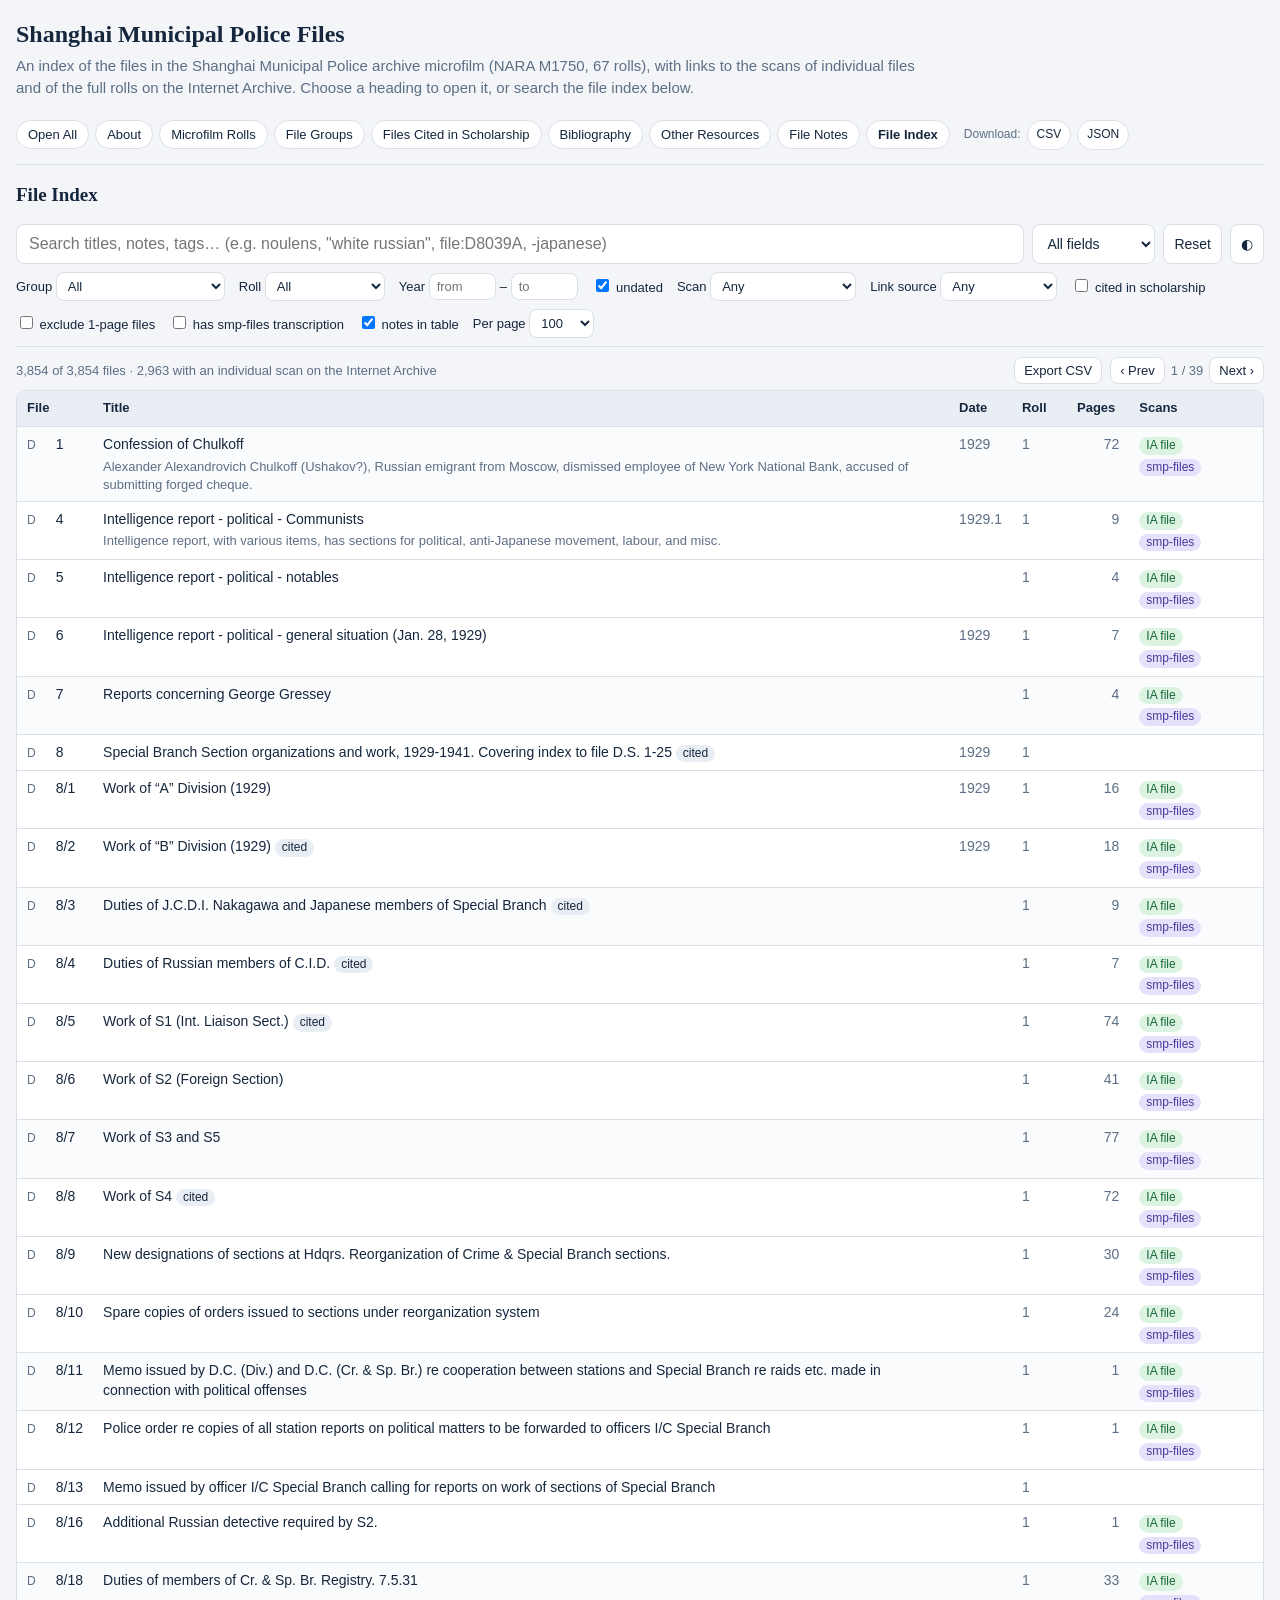
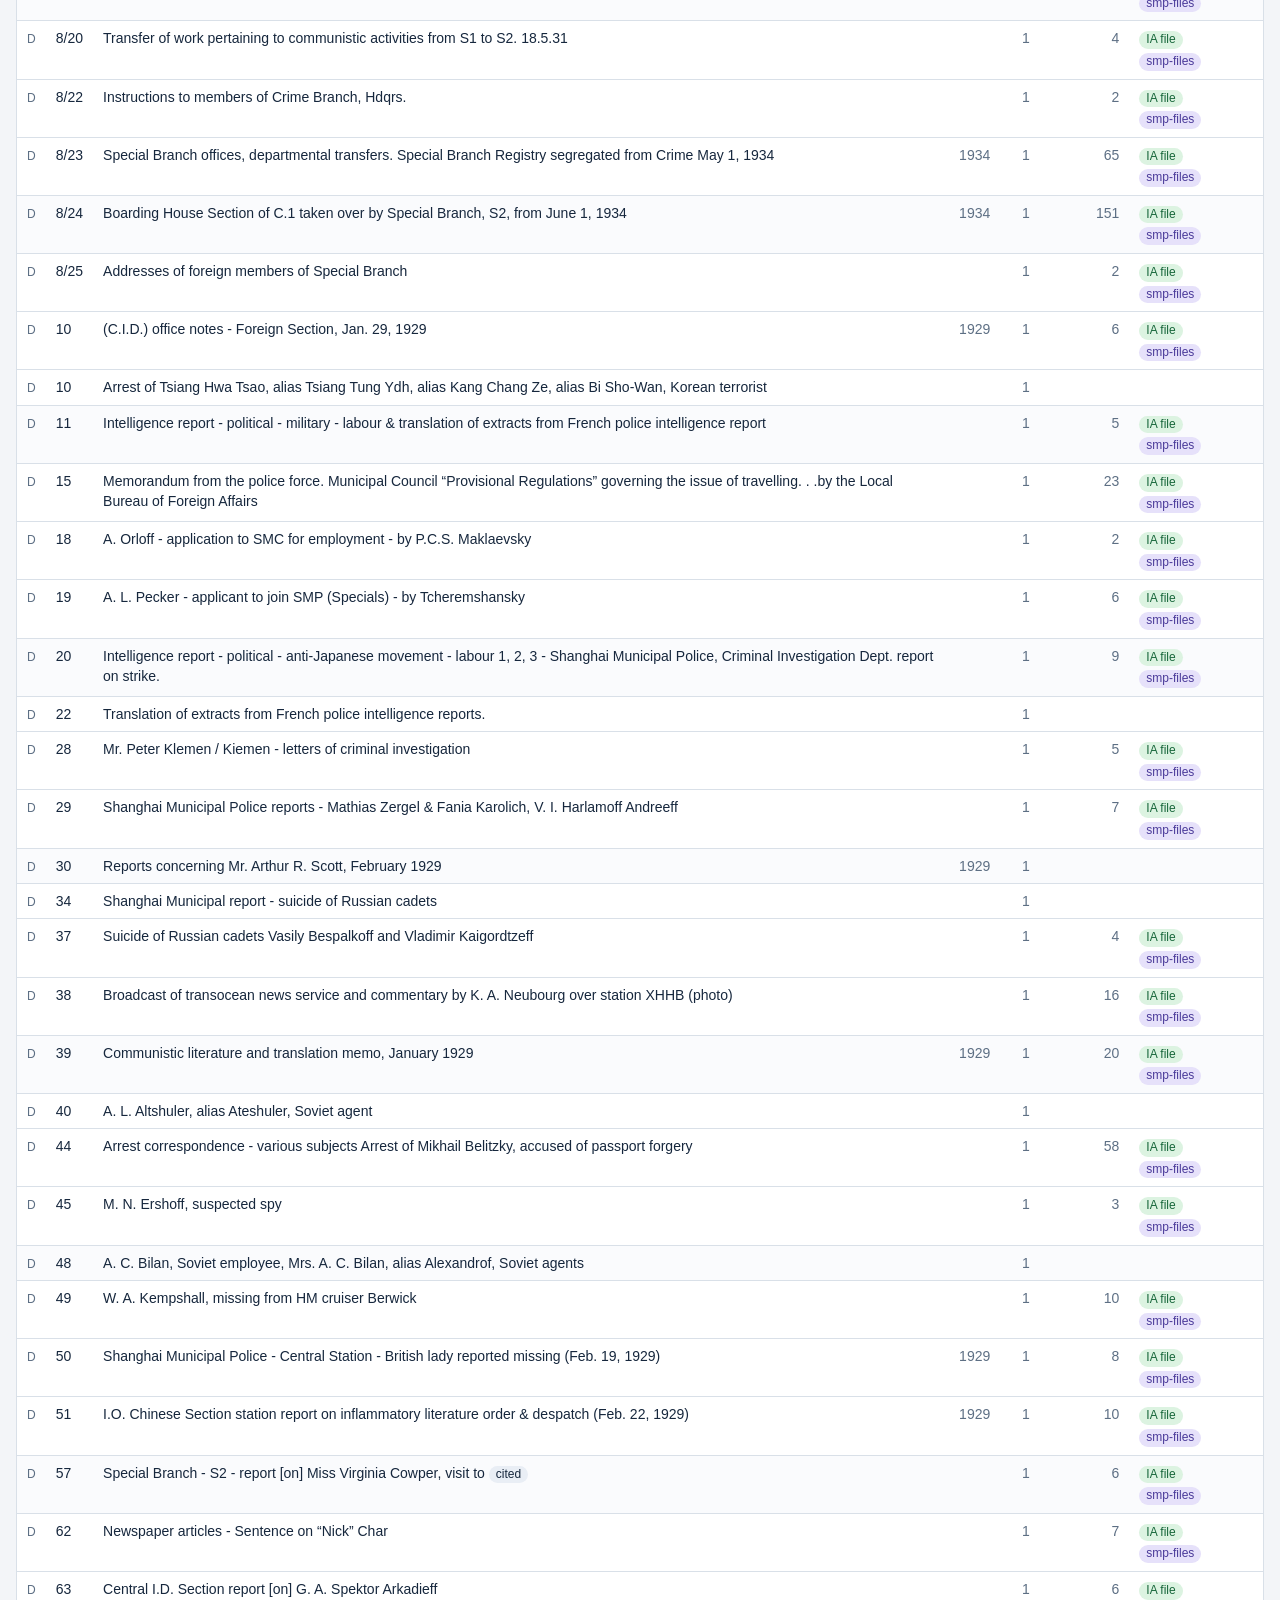
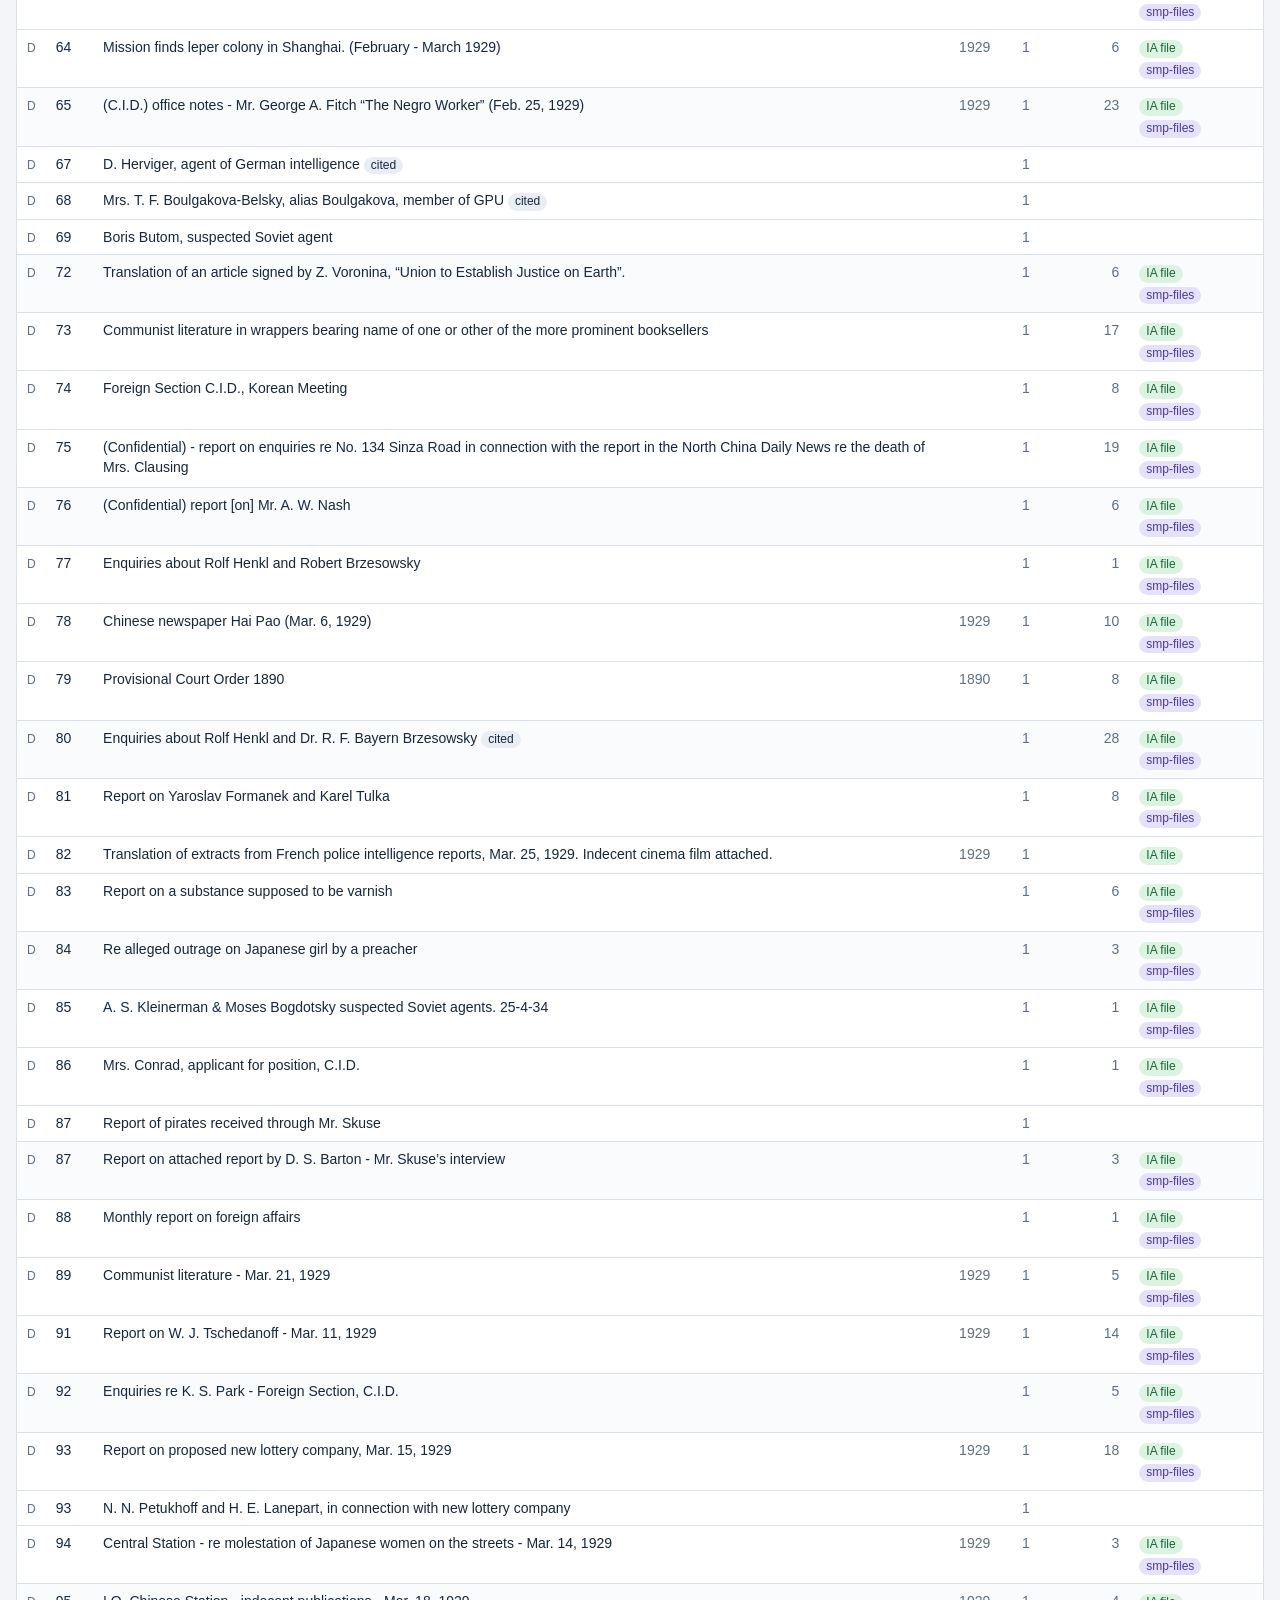
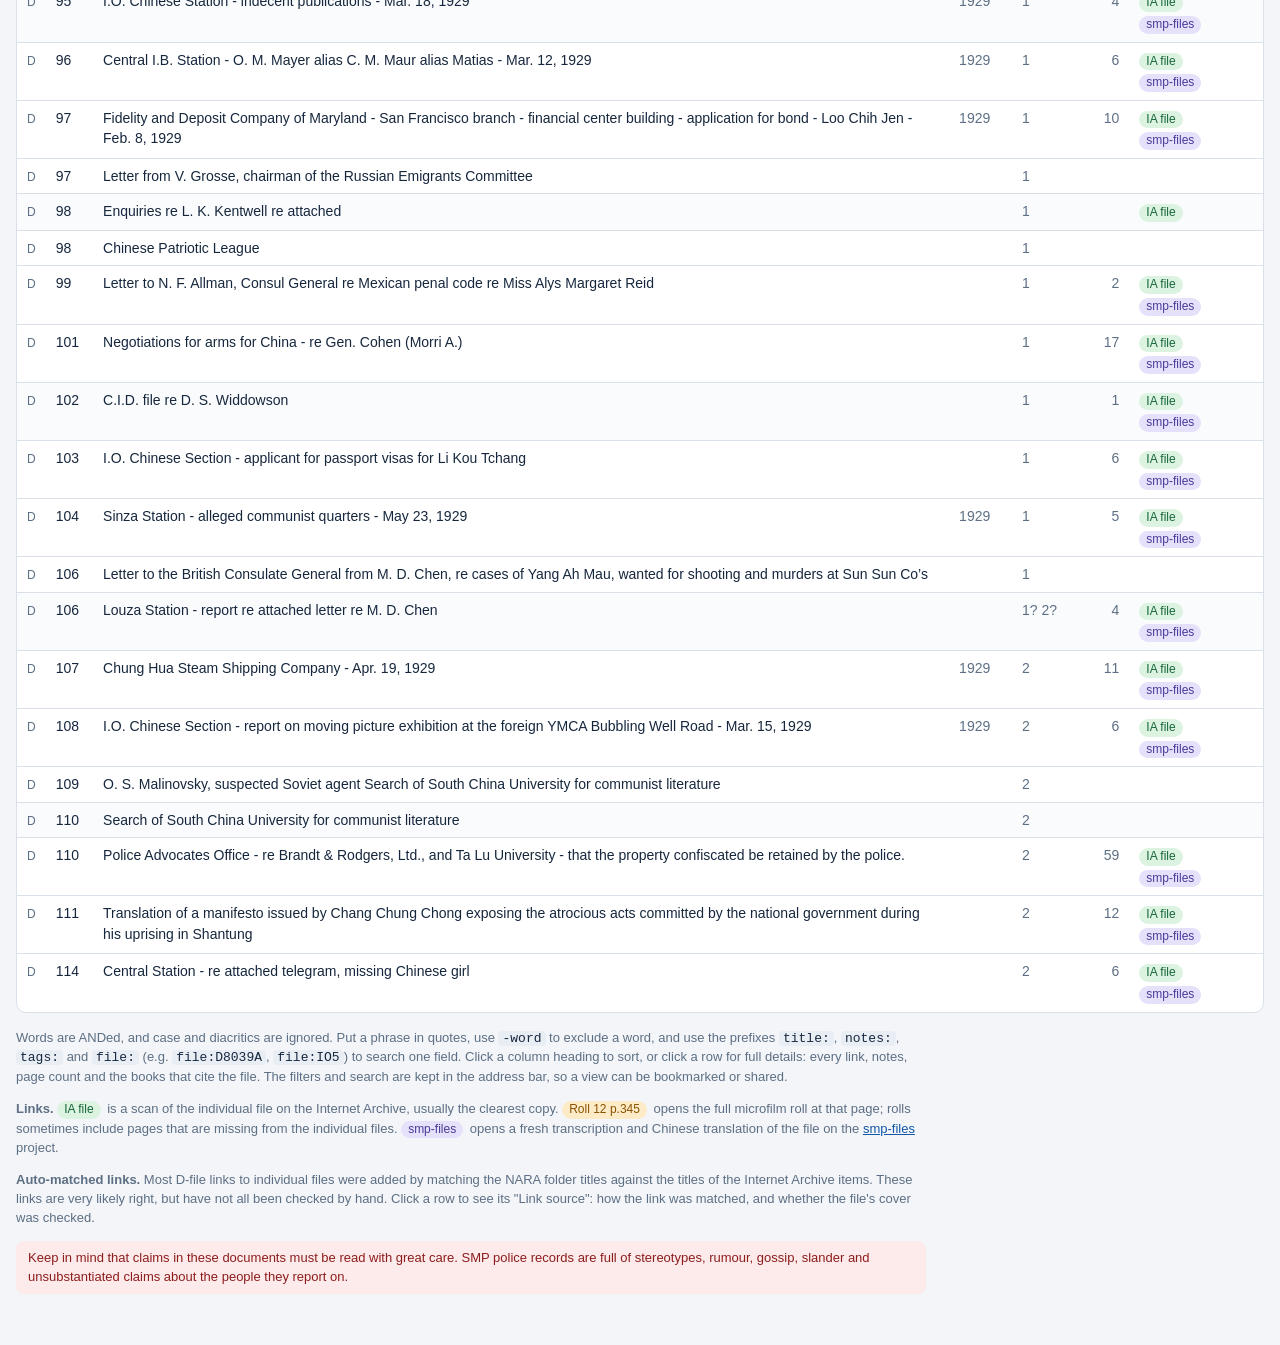
==== commit cbfcb392: "Show scan page counts in the index and add a 1-page filter A sortable Pages column gives the page co" ====
--- a/index.html
+++ b/index.html
@@ -3,10 +3,11 @@
 <head>
 <meta charset="utf-8">
 <meta name="viewport" content="width=device-width,initial-scale=1">
+<meta name="color-scheme" content="light dark">
 <title>Shanghai Municipal Police Files</title>
 <meta name="description" content="A searchable, filterable index of the Shanghai Municipal Police archive files (NARA M1750) with links to the scans on the Internet Archive.">
 <link rel="stylesheet" href="assets/style.css">
-<script>try{var t=localStorage.getItem("smpa-theme");if(t)document.documentElement.dataset.theme=t}catch(e){}</script>
+<script>try{var t=localStorage.getItem("smpa-theme"),d=matchMedia("(prefers-color-scheme: dark)").matches;if(t&&(t==="dark")!==d)document.documentElement.dataset.theme=t;else localStorage.removeItem("smpa-theme")}catch(e){}</script>
 </head>
 <body>
 <div class="wrap">
@@ -61,6 +62,7 @@
         <option value="">Any</option><option value="wiki">Wiki</option><option value="auto">Auto-matched</option>
       </select></label>
       <label><input id="cited" type="checkbox"> cited in scholarship</label>
+      <label title="Hide files whose scan on the Internet Archive is a single page"><input id="no1" type="checkbox"> exclude 1-page files</label>
       <label><input id="smp" type="checkbox"> has smp-files transcription</label>
       <label title="Show each file's notes under its title; untick to show them only in the row's details"><input id="inl" type="checkbox" checked> notes in table</label>
       <label>Per page <select id="pp"><option>50</option><option selected>100</option><option>250</option><option>1000</option><option value="all">All</option></select></label>
@@ -80,6 +82,7 @@
         <th data-k="title">Title<span class="arrow"></span></th>
         <th data-k="year" class="c-year">Date<span class="arrow"></span></th>
         <th data-k="roll" class="c-roll">Roll<span class="arrow"></span></th>
+        <th data-k="pages" class="c-pg" title="Pages in the linked scan on the Internet Archive">Pages<span class="arrow"></span></th>
         <th data-k="links">Scans<span class="arrow"></span></th>
       </tr></thead>
       <tbody id="rows"></tbody>
--- a/assets/style.css
+++ b/assets/style.css
@@ -49,6 +49,9 @@
 .minitable td.num{text-align:right;font-variant-numeric:tabular-nums}
 .linkish{background:none;border:0;padding:0;color:var(--link);cursor:pointer;font:inherit;text-decoration:underline}
 .muted{color:var(--muted)}
+td.grp{white-space:nowrap}
+.outlink{color:var(--file-ink);background:var(--file-bg);border-radius:4px;padding:1px 3px;margin-left:4px;vertical-align:-2px;display:inline-flex}
+.outlink:hover{filter:brightness(.95)}
 .bib li{text-indent:-1.3em;padding-left:1.3em;list-style:none}
 
 /* index controls */
@@ -79,7 +82,8 @@
 td.c-file{white-space:nowrap;font-variant-numeric:tabular-nums}
 td.c-file .g{display:inline-block;min-width:2.4em;color:var(--muted);font-size:12px}
 .inote{color:var(--muted);font-size:13px;margin-top:3px;line-height:1.4}
-td.c-year,td.c-roll{white-space:nowrap;color:var(--muted)}
+td.c-year,td.c-roll,td.c-pg{white-space:nowrap;color:var(--muted)}
+td.c-pg,th.c-pg{text-align:right}
 td.c-links{white-space:normal;min-width:9em}
 mark{background:var(--hit);color:inherit;border-radius:2px;padding:0 1px}
 .pill{display:inline-block;font-size:12px;line-height:1.3;padding:1px 7px;border-radius:999px;margin:1px 3px 1px 0;text-decoration:none;white-space:nowrap}
@@ -107,7 +111,7 @@
  h1{font-size:20px}
  .minitable{display:block;overflow-x:auto}
  section.md{padding:12px}
- .c-roll,.c-year{display:none}
+ .c-roll,.c-year,.c-pg{display:none}
  td.c-links{min-width:0;width:6.5em}
  td.c-links .pill{white-space:normal}
  .row1 #field{flex:1 1 auto}
@@ -117,3 +121,5 @@
  .detail dl{grid-template-columns:1fr}
  .detail dt{margin-top:6px}
 }
+ul.unl{padding-left:1.2em;margin:0}
+ul.unl li{margin:3px 0}
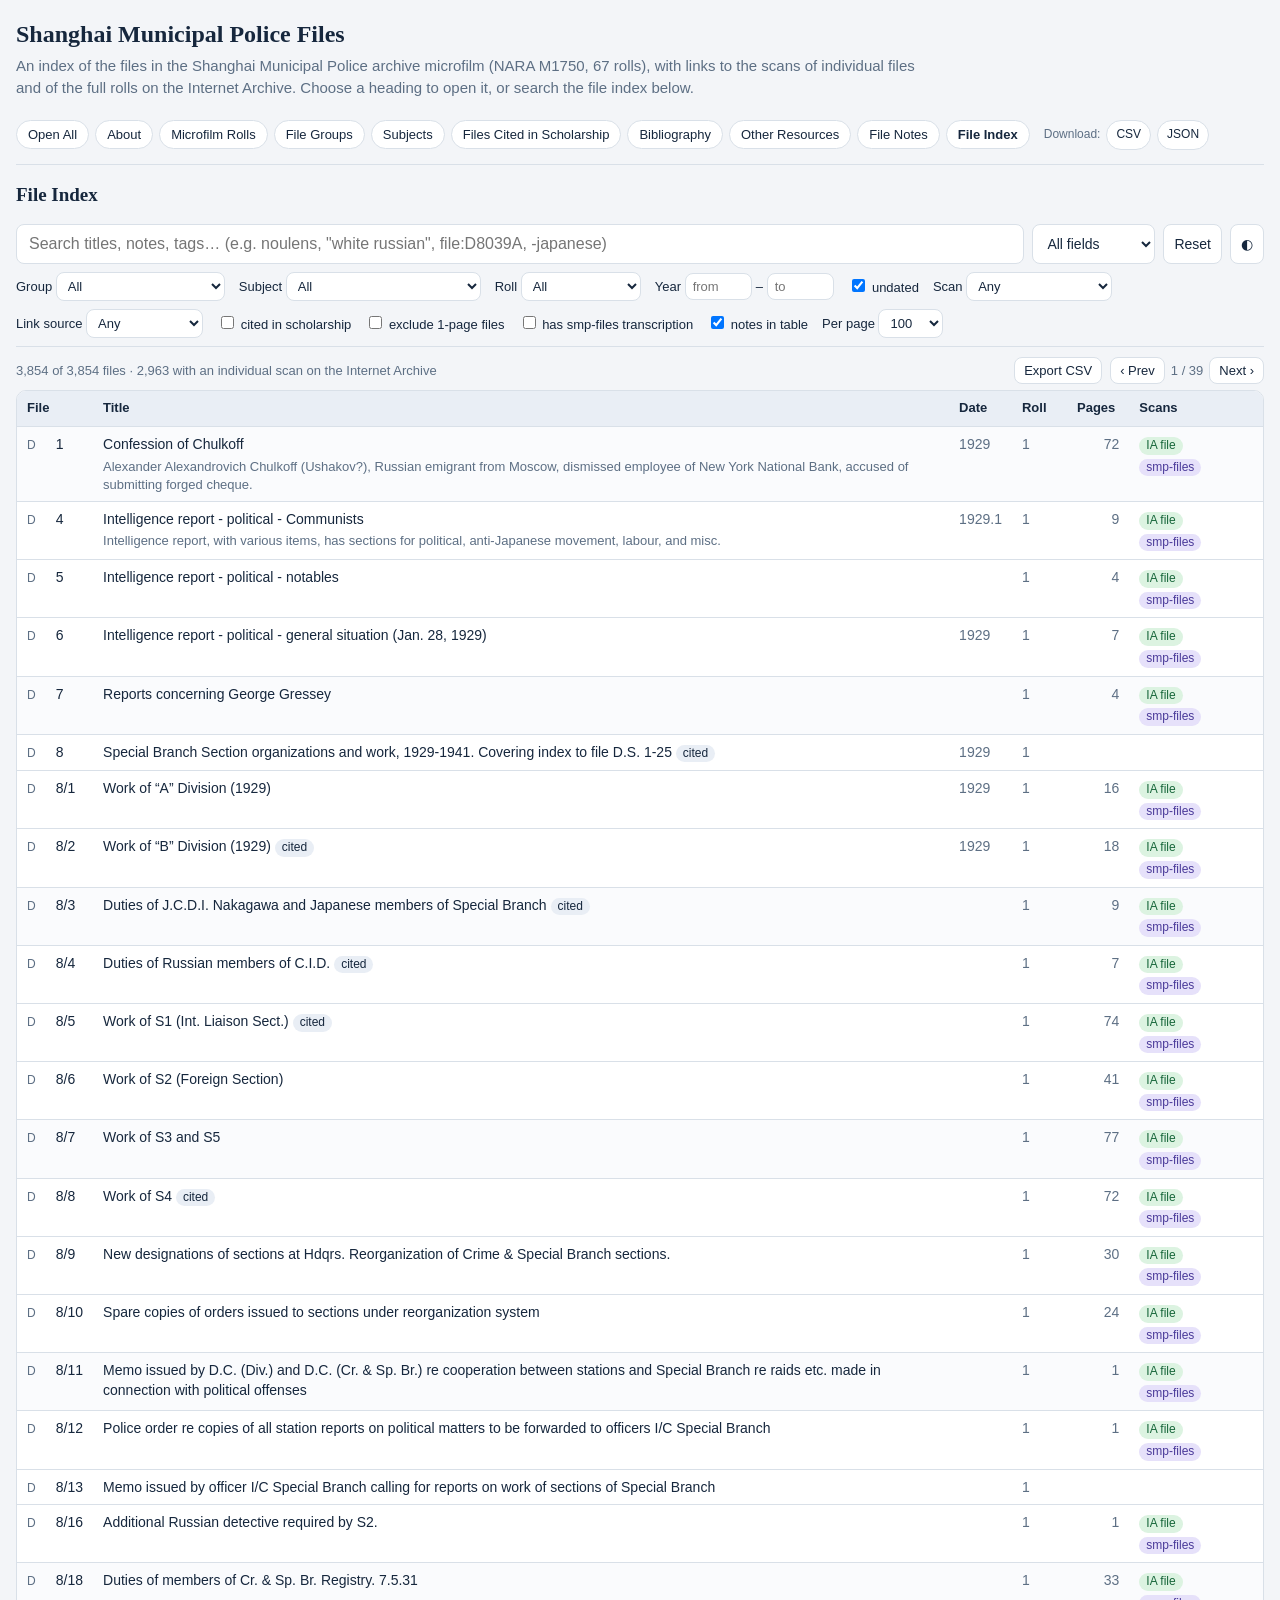
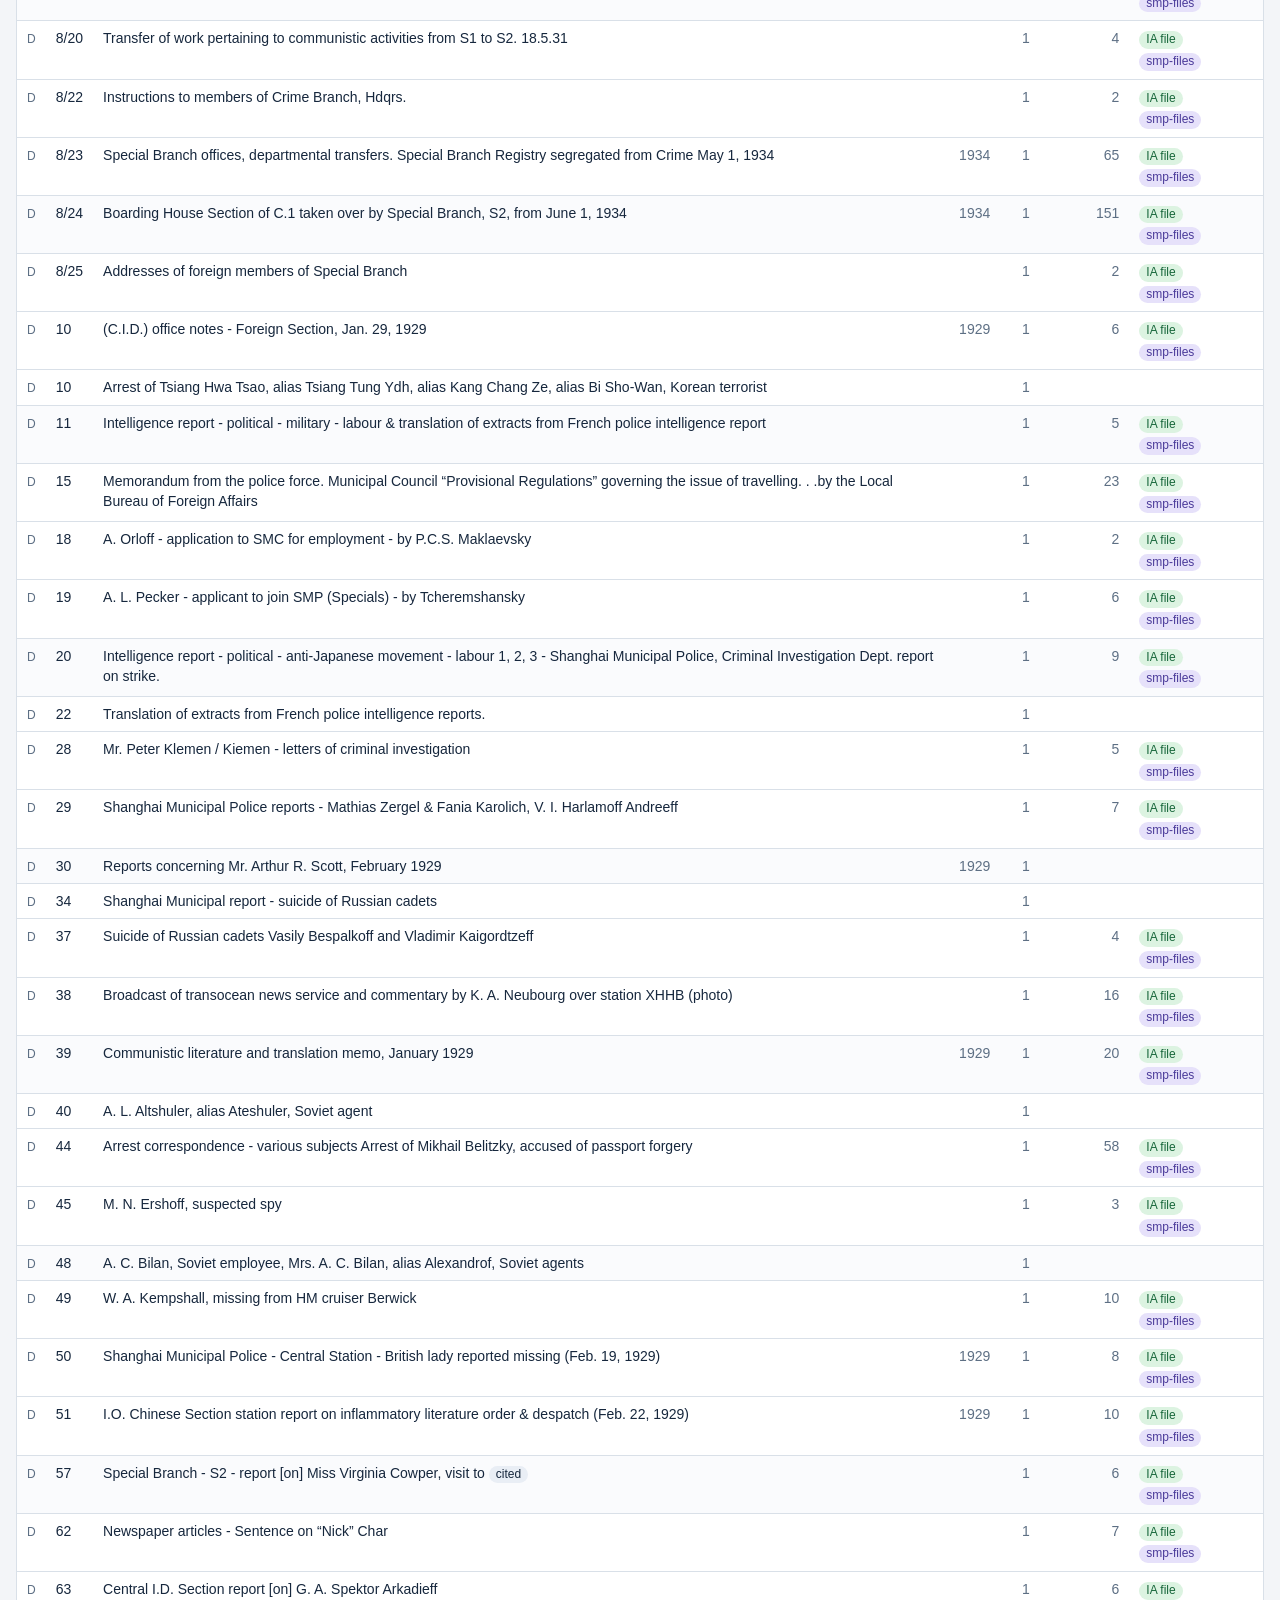
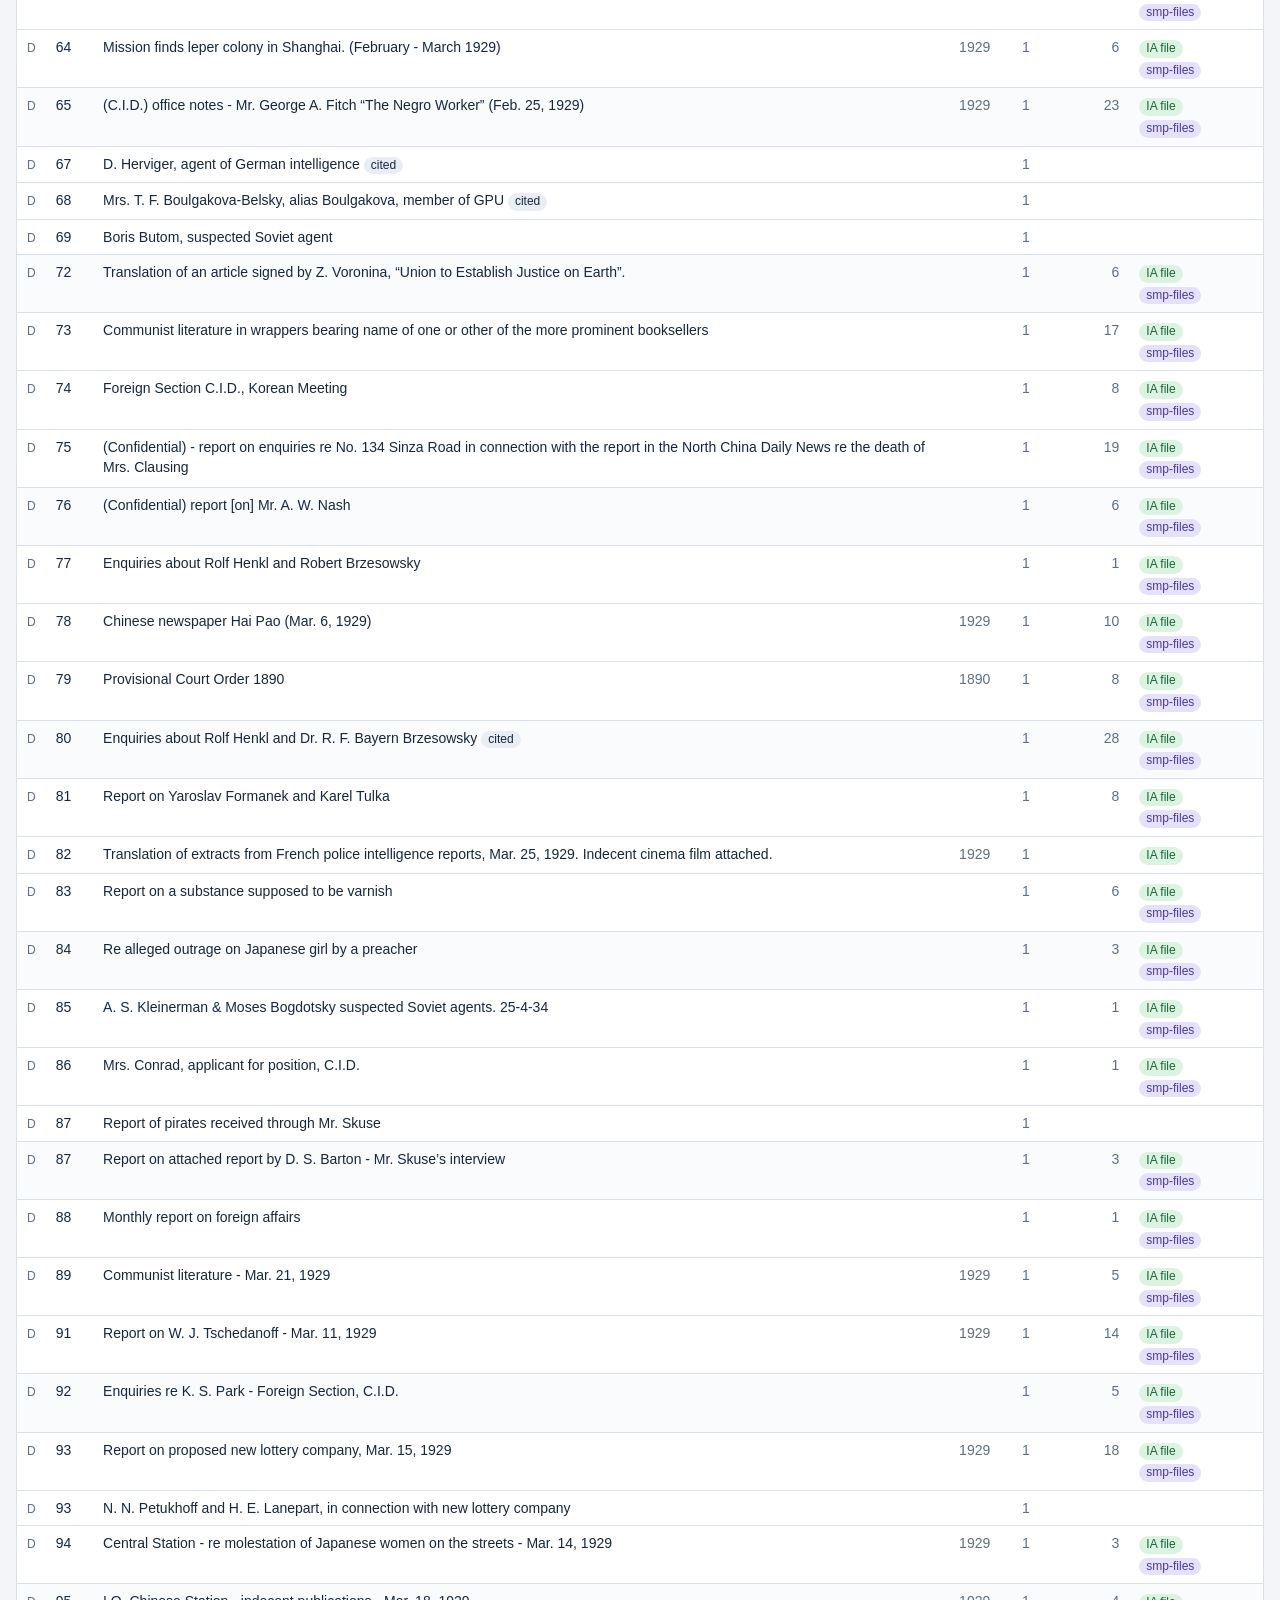
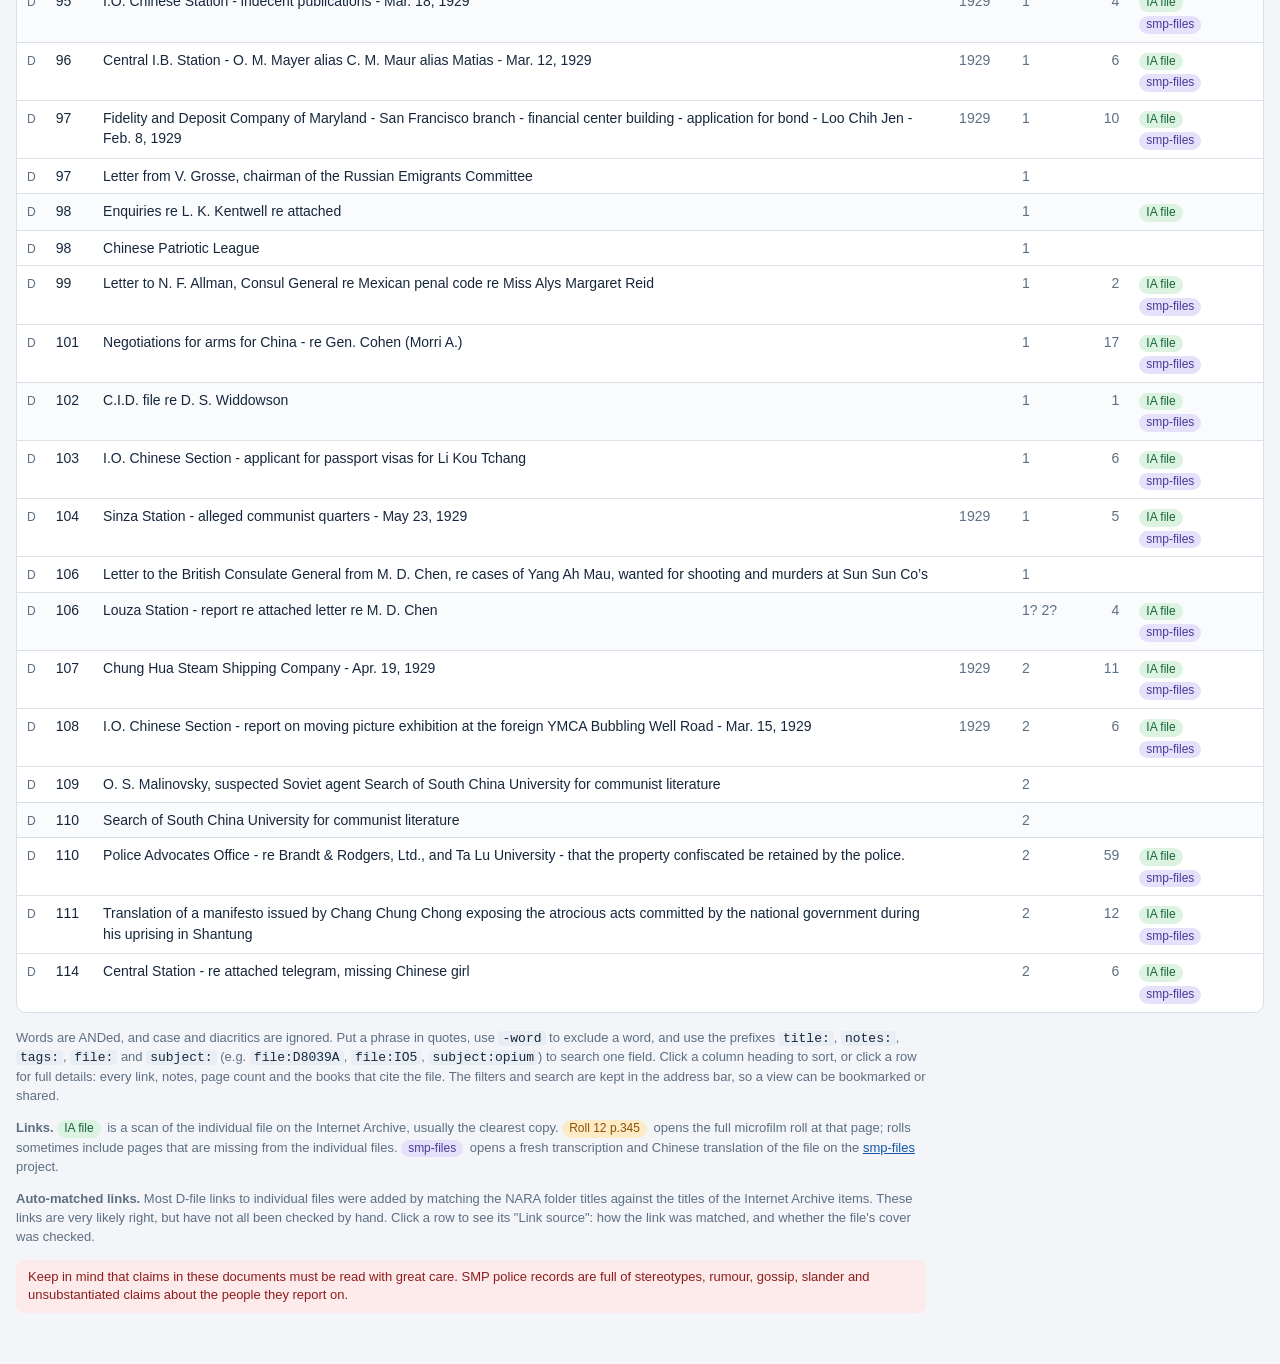
==== commit 08da5591: "Add subject tags: Subjects section, Subject filter and subject: search Every individual scan was tag" ====
--- a/index.html
+++ b/index.html
@@ -21,6 +21,7 @@
   <button type="button" class="jump" data-target="s-about" aria-expanded="false">About</button>
   <button type="button" class="jump" data-target="s-rolls" aria-expanded="false">Microfilm Rolls</button>
   <button type="button" class="jump" data-target="s-groups" aria-expanded="false">File Groups</button>
+  <button type="button" class="jump" data-target="s-subjects" aria-expanded="false">Subjects</button>
   <button type="button" class="jump" data-target="s-cited" aria-expanded="false">Files Cited in Scholarship</button>
   <button type="button" class="jump" data-target="s-bib" aria-expanded="false">Bibliography</button>
   <button type="button" class="jump" data-target="s-resources" aria-expanded="false">Other Resources</button>
@@ -34,6 +35,7 @@
 <section class="md" id="s-about" hidden><h2 tabindex="0" title="Hide this section">About</h2><div class="body" id="about"></div></section>
 <section class="md" id="s-rolls" hidden><h2 tabindex="0" title="Hide this section">Microfilm Rolls</h2><div class="body" id="rolls"></div></section>
 <section class="md" id="s-groups" hidden><h2 tabindex="0" title="Hide this section">File Groups</h2><div class="body" id="groups"></div></section>
+<section class="md" id="s-subjects" hidden><h2 tabindex="0" title="Hide this section">Subjects</h2><div class="body" id="subjects"></div></section>
 <section class="md" id="s-cited" hidden><h2 tabindex="0" title="Hide this section">Files Cited in Scholarship</h2><div class="body" id="cited"></div></section>
 <section class="md" id="s-bib" hidden><h2 tabindex="0" title="Hide this section">Bibliography</h2><div class="body" id="bib"></div></section>
 <section class="md" id="s-resources" hidden><h2 tabindex="0" title="Hide this section">Other Resources</h2><div class="body" id="resources"></div></section>
@@ -45,13 +47,14 @@
     <div class="row1">
       <input id="q" type="search" placeholder='Search titles, notes, tags… (e.g. noulens, "white russian", file:D8039A, -japanese)' autocomplete="off" aria-label="Search">
       <select id="field" title="Where to search" aria-label="Search field">
-        <option value="all">All fields</option><option value="title">Title</option><option value="notes">Notes &amp; tags</option><option value="file">File number</option>
+        <option value="all">All fields</option><option value="title">Title</option><option value="notes">Notes &amp; tags</option><option value="file">File number</option><option value="subject">Subject</option>
       </select>
       <button id="reset" type="button" title="Clear all filters">Reset</button>
       <button id="theme" type="button" title="Toggle light / dark" aria-label="Toggle light or dark theme">◐</button>
     </div>
     <div class="row2">
       <label>Group <select id="grp"><option value="">All</option></select></label>
+      <label>Subject <select id="subj"><option value="">All</option></select></label>
       <label>Roll <select id="roll"><option value="">All</option></select></label>
       <label>Year <input id="y1" type="number" min="1890" max="1950" placeholder="from"> – <input id="y2" type="number" min="1890" max="1950" placeholder="to"></label>
       <label><input id="undated" type="checkbox" checked> undated</label>
@@ -90,7 +93,7 @@
     <div class="empty" id="empty" hidden>No files match.</div>
   </div>
   <footer class="help">
-    <p>Words are ANDed, and case and diacritics are ignored. Put a phrase in quotes, use <code>-word</code> to exclude a word, and use the prefixes <code>title:</code>, <code>notes:</code>, <code>tags:</code> and <code>file:</code> (e.g. <code>file:D8039A</code>, <code>file:IO5</code>) to search one field. Click a column heading to sort, or click a row for full details: every link, notes, page count and the books that cite the file. The filters and search are kept in the address bar, so a view can be bookmarked or shared.</p>
+    <p>Words are ANDed, and case and diacritics are ignored. Put a phrase in quotes, use <code>-word</code> to exclude a word, and use the prefixes <code>title:</code>, <code>notes:</code>, <code>tags:</code>, <code>file:</code> and <code>subject:</code> (e.g. <code>file:D8039A</code>, <code>file:IO5</code>, <code>subject:opium</code>) to search one field. Click a column heading to sort, or click a row for full details: every link, notes, page count and the books that cite the file. The filters and search are kept in the address bar, so a view can be bookmarked or shared.</p>
     <p><b>Links.</b> <span class="pill file">IA file</span> is a scan of the individual file on the Internet Archive, usually the clearest copy. <span class="pill roll">Roll 12 p.345</span> opens the full microfilm roll at that page; rolls sometimes include pages that are missing from the individual files. <span class="pill smp">smp-files</span> opens a fresh transcription and Chinese translation of the file on the <a href="https://ray-bot-ai.github.io/smp-files/" target="_blank" rel="noopener">smp-files</a> project.</p>
     <p><b>Auto-matched links.</b> Most D-file links to individual files were added by matching the NARA folder titles against the titles of the Internet Archive items. These links are very likely right, but have not all been checked by hand. Click a row to see its "Link source": how the link was matched, and whether the file's cover was checked.</p>
     <p class="warnnote">Keep in mind that claims in these documents must be read with great care. SMP police records are full of stereotypes, rumour, gossip, slander and unsubstantiated claims about the people they report on.</p>
--- a/assets/style.css
+++ b/assets/style.css
@@ -47,7 +47,7 @@
 .minitable th,.minitable td{border-bottom:1px solid var(--line);padding:5px 8px;text-align:left;vertical-align:top}
 .minitable th{color:var(--muted);font-weight:600;font-size:13px}
 .minitable td.num{text-align:right;font-variant-numeric:tabular-nums}
-.linkish{background:none;border:0;padding:0;color:var(--link);cursor:pointer;font:inherit;text-decoration:underline}
+.linkish{background:none;border:0;padding:0;color:var(--link);cursor:pointer;font:inherit;text-decoration:underline;text-align:left}
 .muted{color:var(--muted)}
 td.grp{white-space:nowrap}
 .outlink{color:var(--file-ink);background:var(--file-bg);border-radius:4px;padding:1px 3px;margin-left:4px;vertical-align:-2px;display:inline-flex}
@@ -123,3 +123,10 @@
 }
 ul.unl{padding-left:1.2em;margin:0}
 ul.unl li{margin:3px 0}
+.subjgrid{display:grid;grid-template-columns:repeat(auto-fill,minmax(260px,1fr));gap:4px 22px}
+.subjtop h3{margin:14px 0 4px}
+.subjtop ul{list-style:none;padding:0;margin:0}
+.subjtop li{margin:2px 0;font-size:14px}
+button.pill.subj{border:1px solid var(--line);background:var(--chip);color:var(--ink);cursor:pointer;font:inherit;font-size:12px}
+button.pill.subj.top{background:var(--accent);color:var(--accent-ink);border-color:var(--accent)}
+.row2 #subj{max-width:15em}
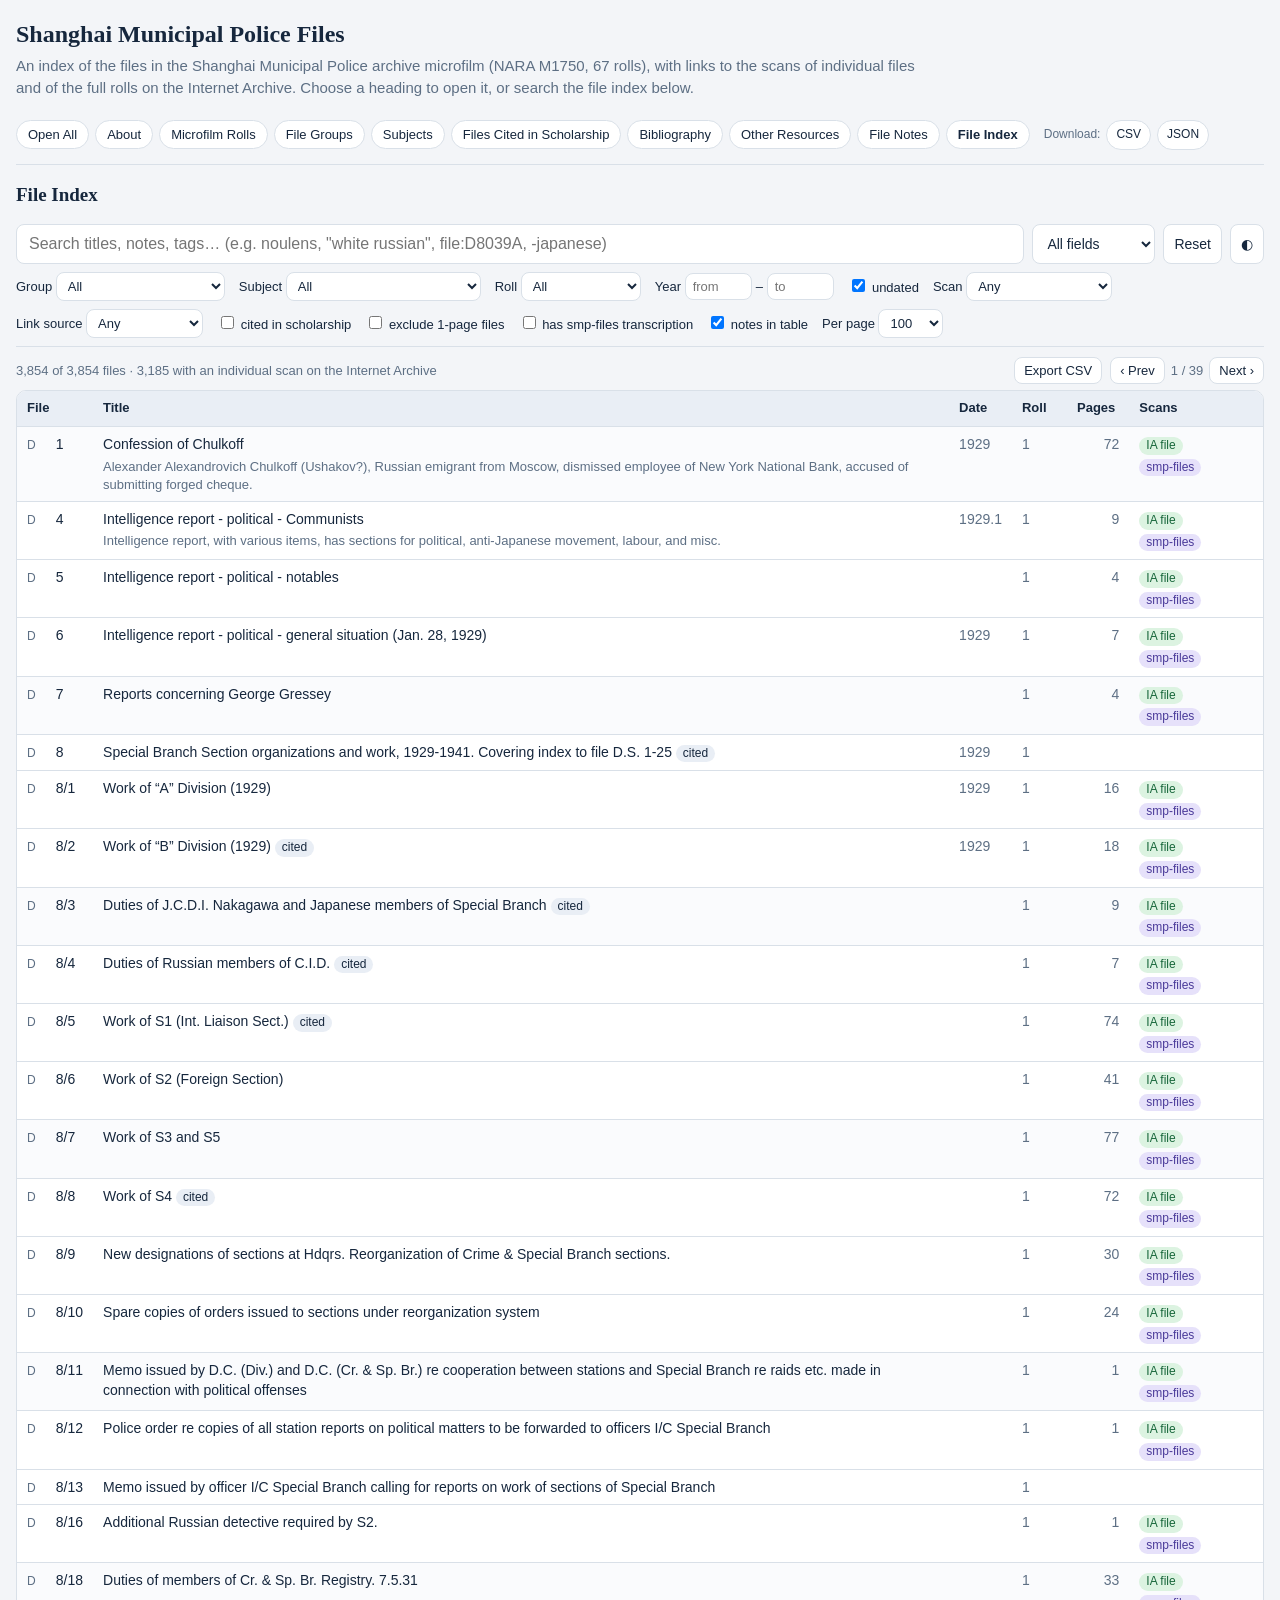
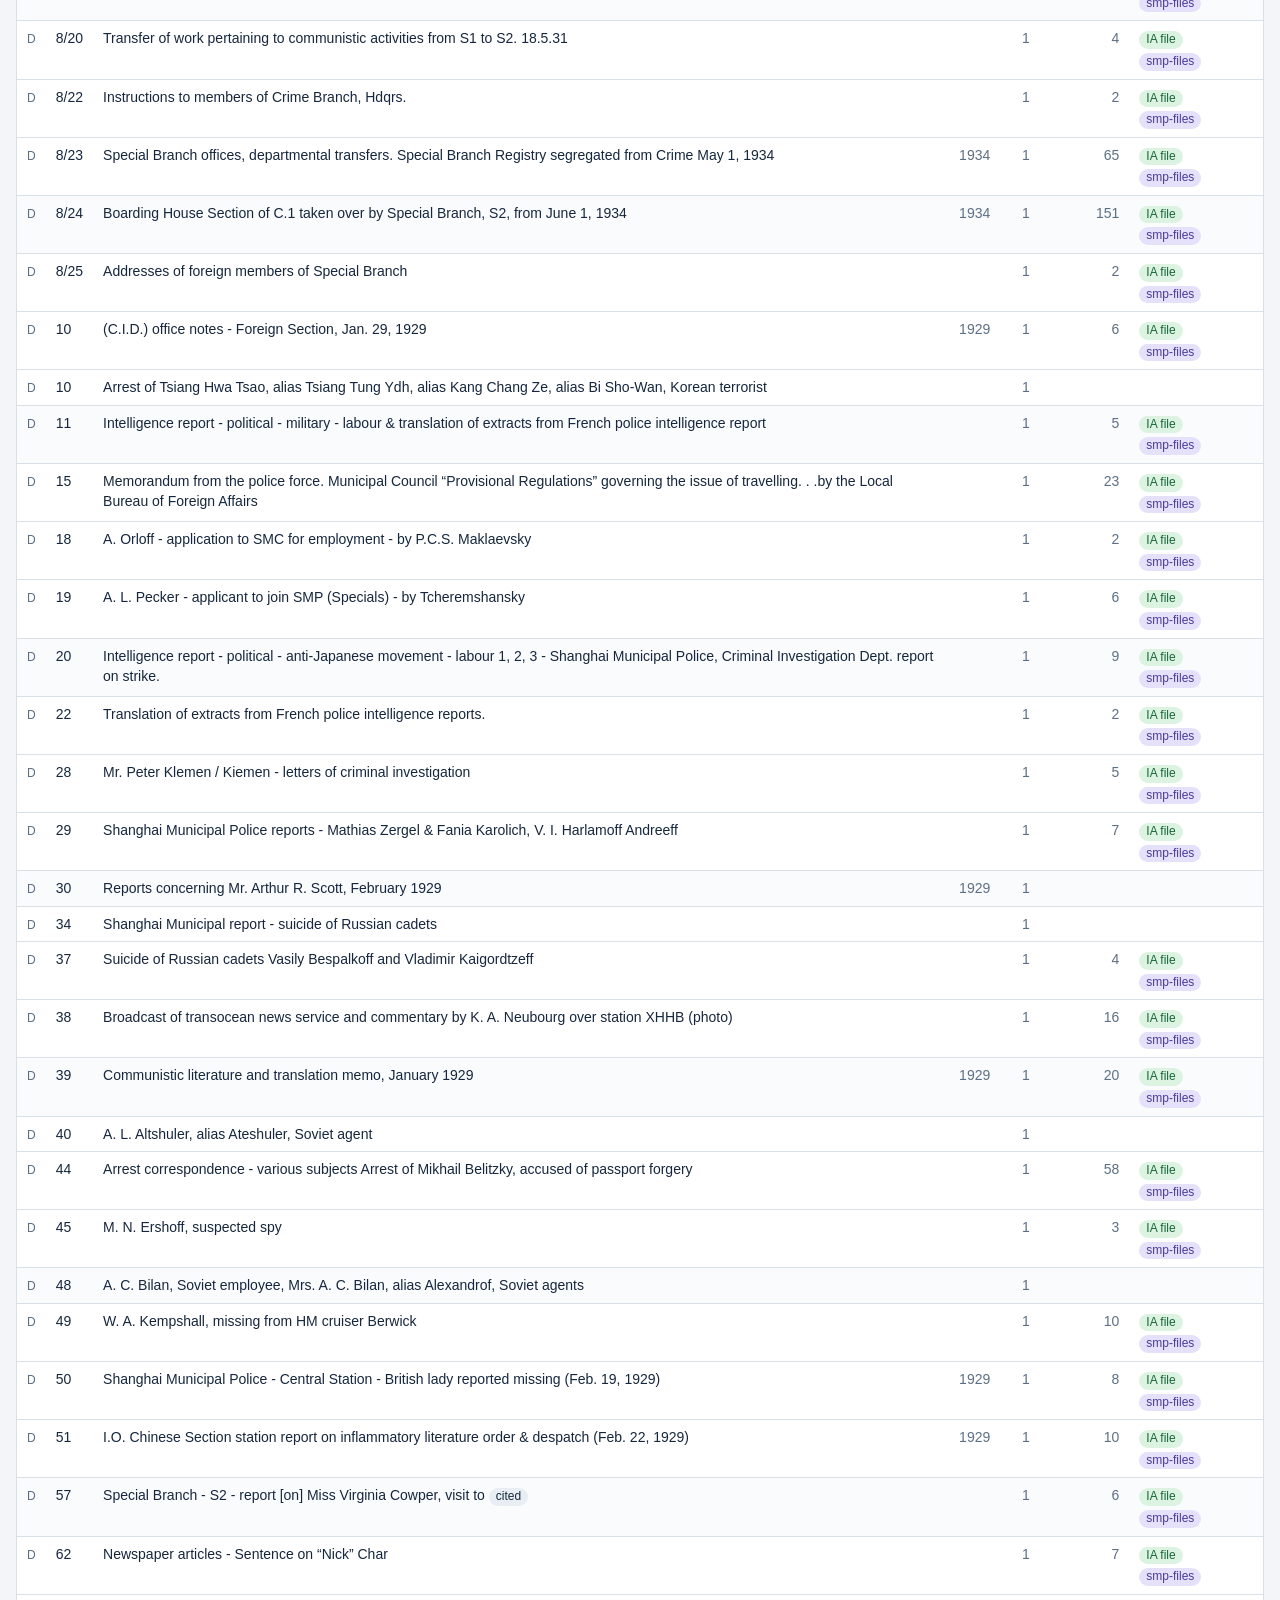
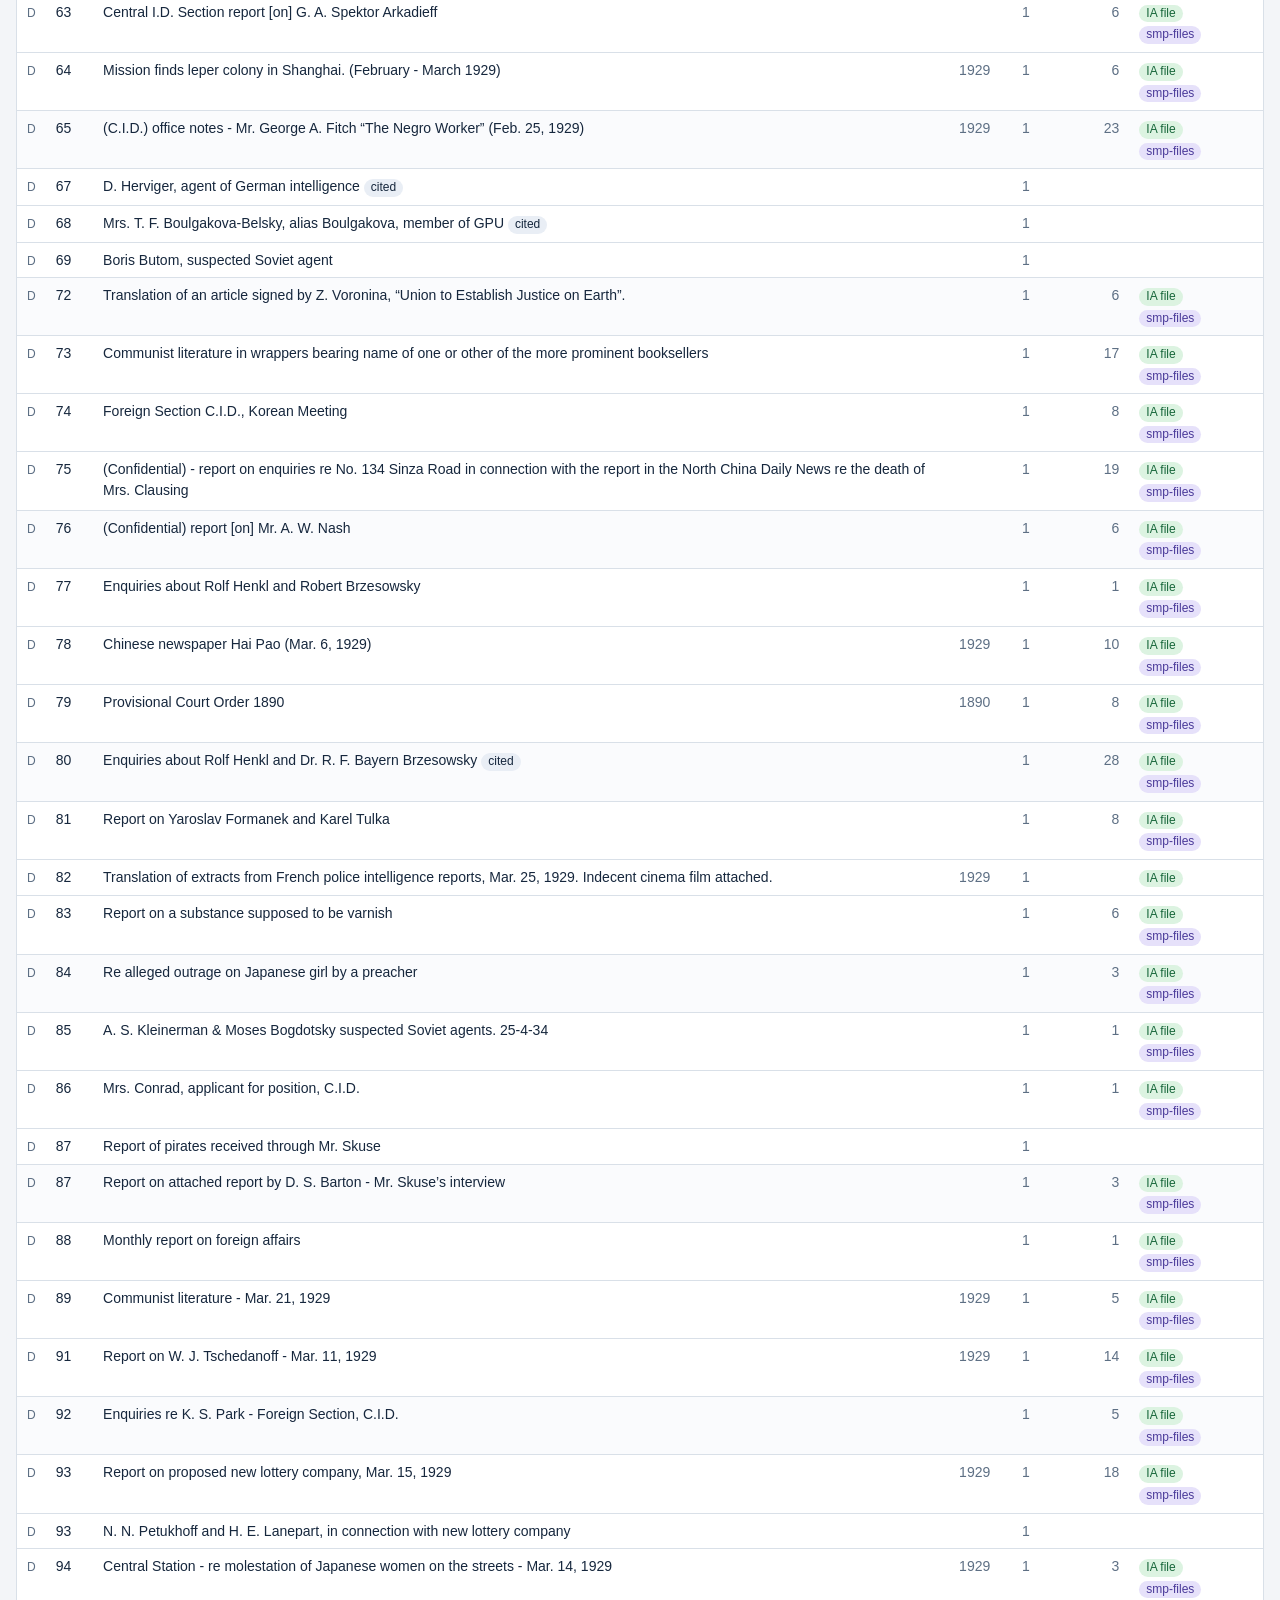
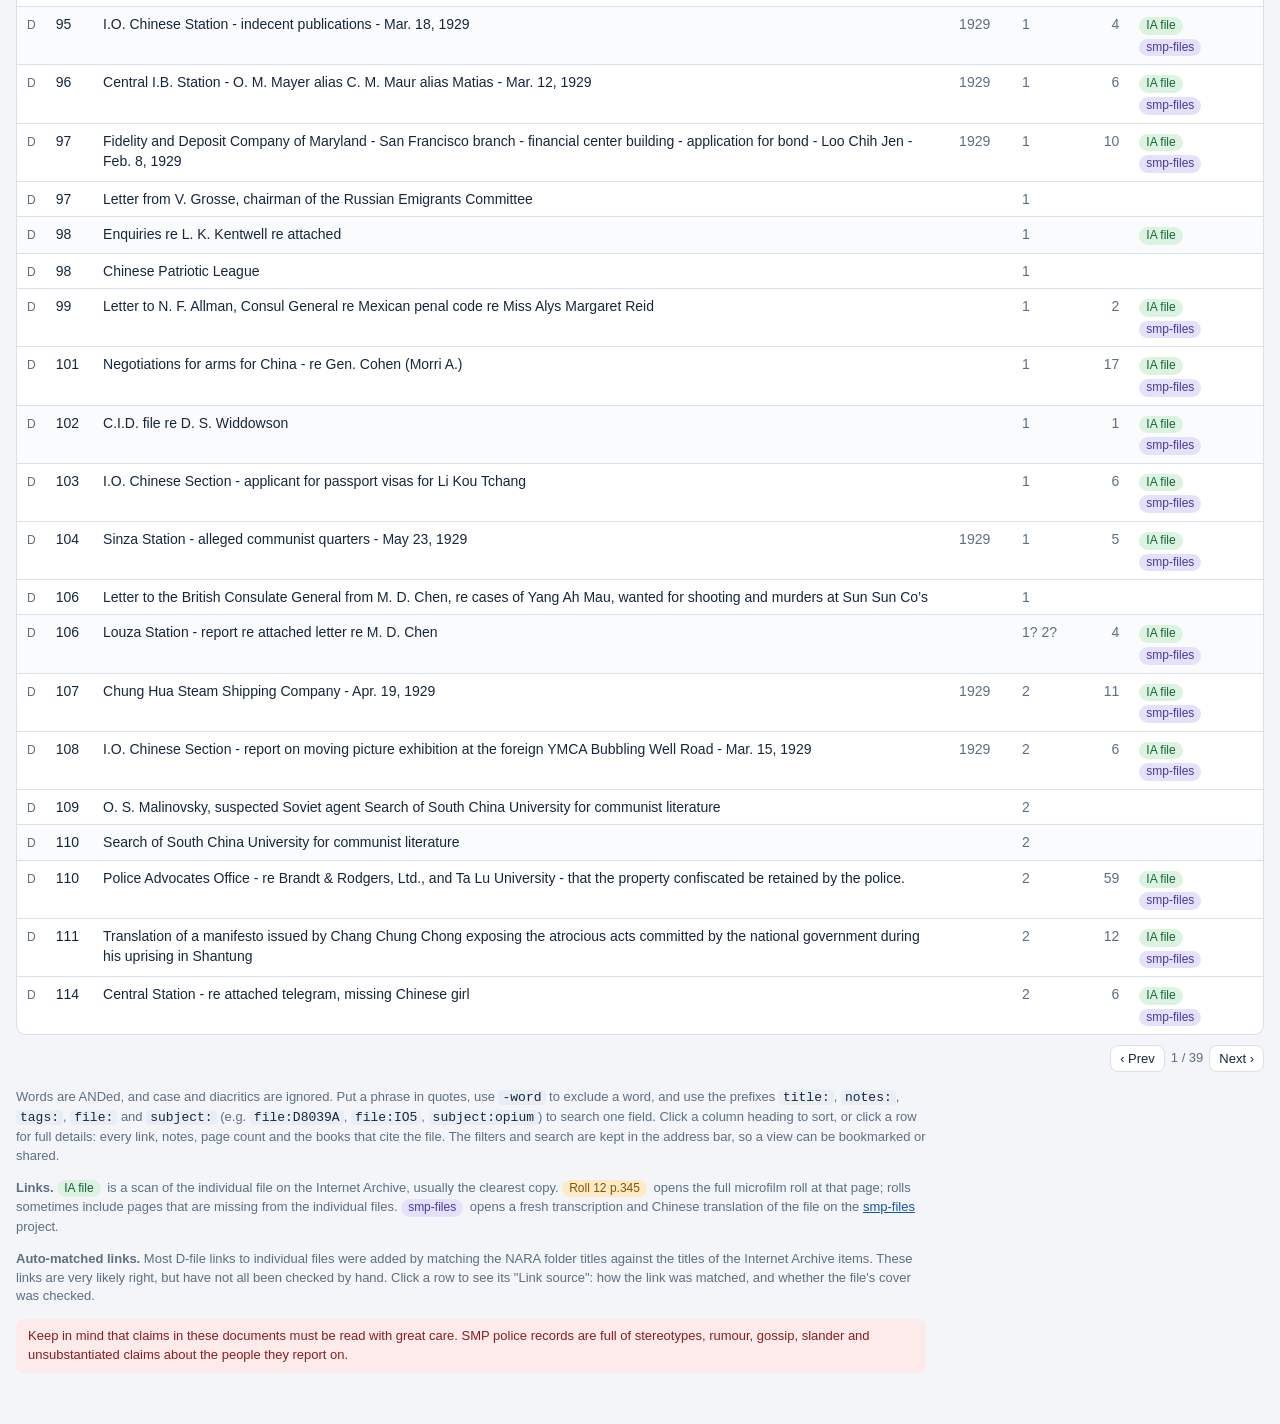
==== commit f01fe94b: "Add a second Prev/Next pager below the results table Co-Authored-By: Claude Opus 5.5 <noreply@anthro" ====
--- a/index.html
+++ b/index.html
@@ -92,6 +92,7 @@
     </table>
     <div class="empty" id="empty" hidden>No files match.</div>
   </div>
+  <div class="status bottom"><div></div><div class="pager"><button id="prev2" type="button">‹ Prev</button><span id="pageinfo2"></span><button id="next2" type="button">Next ›</button></div></div>
   <footer class="help">
     <p>Words are ANDed, and case and diacritics are ignored. Put a phrase in quotes, use <code>-word</code> to exclude a word, and use the prefixes <code>title:</code>, <code>notes:</code>, <code>tags:</code>, <code>file:</code> and <code>subject:</code> (e.g. <code>file:D8039A</code>, <code>file:IO5</code>, <code>subject:opium</code>) to search one field. Click a column heading to sort, or click a row for full details: every link, notes, page count and the books that cite the file. The filters and search are kept in the address bar, so a view can be bookmarked or shared.</p>
     <p><b>Links.</b> <span class="pill file">IA file</span> is a scan of the individual file on the Internet Archive, usually the clearest copy. <span class="pill roll">Roll 12 p.345</span> opens the full microfilm roll at that page; rolls sometimes include pages that are missing from the individual files. <span class="pill smp">smp-files</span> opens a fresh transcription and Chinese translation of the file on the <a href="https://ray-bot-ai.github.io/smp-files/" target="_blank" rel="noopener">smp-files</a> project.</p>
--- a/assets/style.css
+++ b/assets/style.css
@@ -69,6 +69,7 @@
 .status .right{display:flex;gap:8px;align-items:center;flex-wrap:wrap}
 .status button{font-size:13px;padding:5px 9px}
 .pager{display:flex;gap:6px;align-items:center}
+.status.bottom{margin:10px 0 0}
 
 /* results table */
 .tablewrap{background:var(--panel);border:1px solid var(--line);border-radius:10px;overflow:hidden}
